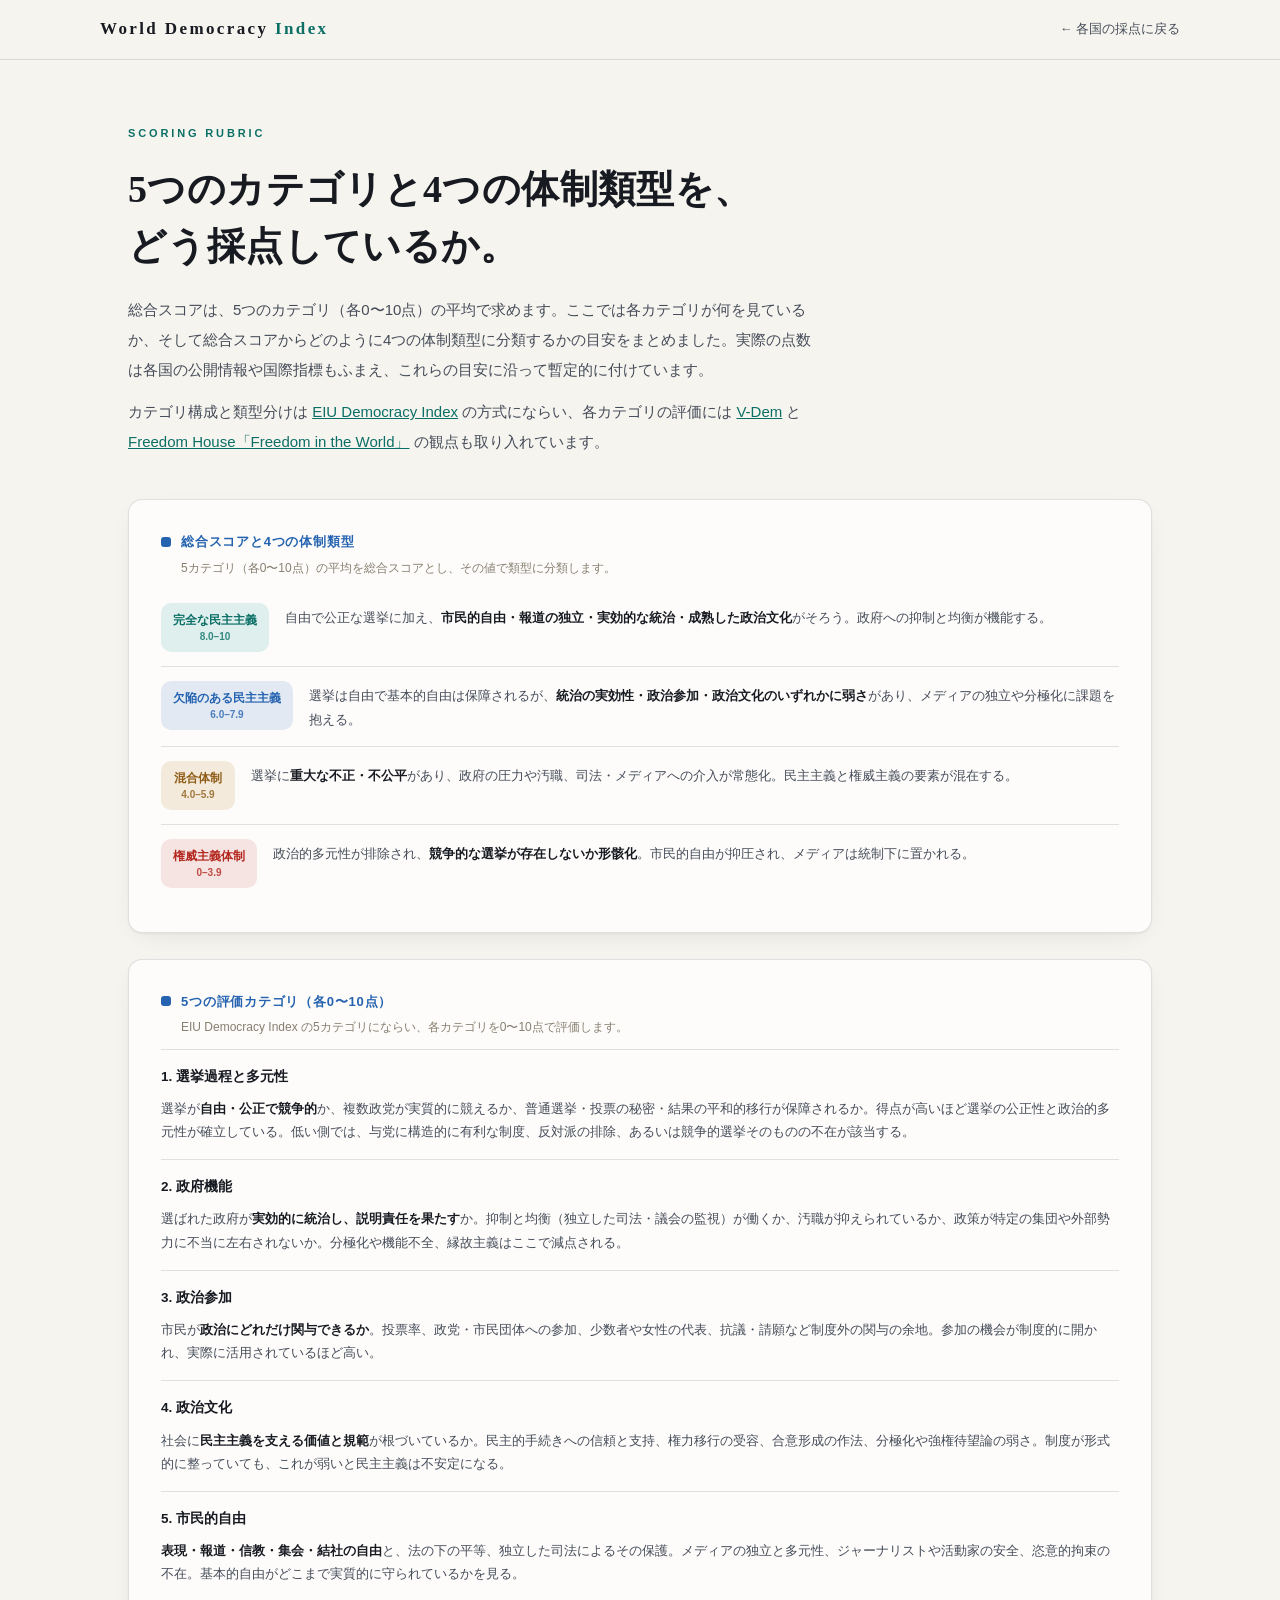
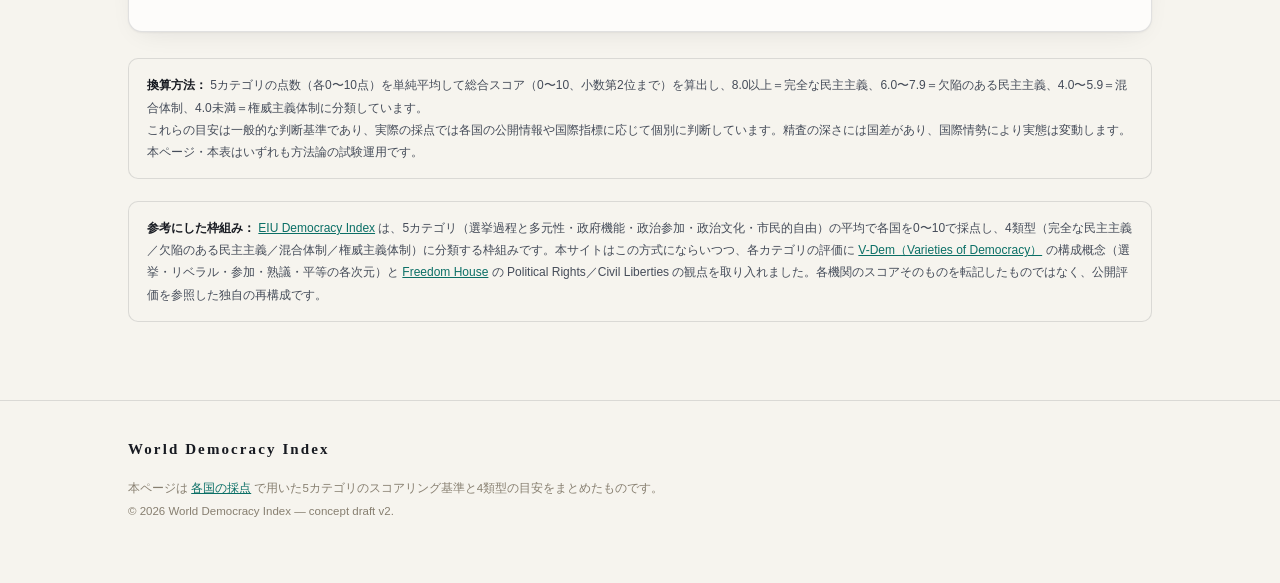
==== criteria.html @ 9db051ca "v1" ====
<!DOCTYPE html>
<html lang="ja">
<head>
<meta charset="UTF-8">
<meta name="viewport" content="width=device-width, initial-scale=1.0">
<title>採点基準 ─ World Democracy Index</title>
<link rel="stylesheet" href="style.css">
</head>
<body>

<header>
  <div class="wrap head-inner">
    <a class="brand" href="index.html">World Democracy <em>Index</em></a>
    <nav class="nav"><a href="index.html">← 各国の採点に戻る</a></nav>
  </div>
</header>

<div class="intro">
  <div class="wrap">
    <div class="eyebrow">Scoring Rubric</div>
    <h1>5つのカテゴリと4つの体制類型を、<br>どう採点しているか。</h1>
    <p class="lede sans">総合スコアは、5つのカテゴリ（各0〜10点）の平均で求めます。ここでは各カテゴリが何を見ているか、そして総合スコアからどのように4つの体制類型に分類するかの目安をまとめました。実際の点数は各国の公開情報や国際指標もふまえ、これらの目安に沿って暫定的に付けています。</p>
    <p class="lede sans" style="margin-top:12px">カテゴリ構成と類型分けは <a href="https://www.eiu.com/n/campaigns/democracy-index-2024/" target="_blank" rel="noopener">EIU Democracy Index</a> の方式にならい、各カテゴリの評価には <a href="https://v-dem.net/" target="_blank" rel="noopener">V-Dem</a> と <a href="https://freedomhouse.org/report/freedom-world" target="_blank" rel="noopener">Freedom House「Freedom in the World」</a> の観点も取り入れています。</p>
  </div>
</div>

<section class="viz">
  <div class="wrap">

    <div class="rubric-card">
      <div class="axis-h q">総合スコアと4つの体制類型</div>
      <div class="axis-conv sans">5カテゴリ（各0〜10点）の平均を総合スコアとし、その値で類型に分類します。</div>
      <div class="regime-card">
        <div class="regime-chip r-full">完全な民主主義<small>8.0–10</small></div>
        <div class="regime-desc sans">自由で公正な選挙に加え、<b>市民的自由・報道の独立・実効的な統治・成熟した政治文化</b>がそろう。政府への抑制と均衡が機能する。</div>
      </div>
      <div class="regime-card">
        <div class="regime-chip r-flawed">欠陥のある民主主義<small>6.0–7.9</small></div>
        <div class="regime-desc sans">選挙は自由で基本的自由は保障されるが、<b>統治の実効性・政治参加・政治文化のいずれかに弱さ</b>があり、メディアの独立や分極化に課題を抱える。</div>
      </div>
      <div class="regime-card">
        <div class="regime-chip r-hybrid">混合体制<small>4.0–5.9</small></div>
        <div class="regime-desc sans">選挙に<b>重大な不正・不公平</b>があり、政府の圧力や汚職、司法・メディアへの介入が常態化。民主主義と権威主義の要素が混在する。</div>
      </div>
      <div class="regime-card">
        <div class="regime-chip r-auth">権威主義体制<small>0–3.9</small></div>
        <div class="regime-desc sans">政治的多元性が排除され、<b>競争的な選挙が存在しないか形骸化</b>。市民的自由が抑圧され、メディアは統制下に置かれる。</div>
      </div>
    </div>

    <div class="rubric-card">
      <div class="axis-h q">5つの評価カテゴリ（各0〜10点）</div>
      <div class="axis-conv sans">EIU Democracy Index の5カテゴリにならい、各カテゴリを0〜10点で評価します。</div>

      <div class="crit">
        <div class="crit-name sans">1. 選挙過程と多元性</div>
        <div class="atext sans" style="margin-top:6px">選挙が<b>自由・公正で競争的</b>か、複数政党が実質的に競えるか、普通選挙・投票の秘密・結果の平和的移行が保障されるか。得点が高いほど選挙の公正性と政治的多元性が確立している。低い側では、与党に構造的に有利な制度、反対派の排除、あるいは競争的選挙そのものの不在が該当する。</div>
      </div>
      <div class="crit">
        <div class="crit-name sans">2. 政府機能</div>
        <div class="atext sans" style="margin-top:6px">選ばれた政府が<b>実効的に統治し、説明責任を果たす</b>か。抑制と均衡（独立した司法・議会の監視）が働くか、汚職が抑えられているか、政策が特定の集団や外部勢力に不当に左右されないか。分極化や機能不全、縁故主義はここで減点される。</div>
      </div>
      <div class="crit">
        <div class="crit-name sans">3. 政治参加</div>
        <div class="atext sans" style="margin-top:6px">市民が<b>政治にどれだけ関与できるか</b>。投票率、政党・市民団体への参加、少数者や女性の代表、抗議・請願など制度外の関与の余地。参加の機会が制度的に開かれ、実際に活用されているほど高い。</div>
      </div>
      <div class="crit">
        <div class="crit-name sans">4. 政治文化</div>
        <div class="atext sans" style="margin-top:6px">社会に<b>民主主義を支える価値と規範</b>が根づいているか。民主的手続きへの信頼と支持、権力移行の受容、合意形成の作法、分極化や強権待望論の弱さ。制度が形式的に整っていても、これが弱いと民主主義は不安定になる。</div>
      </div>
      <div class="crit">
        <div class="crit-name sans">5. 市民的自由</div>
        <div class="atext sans" style="margin-top:6px"><b>表現・報道・信教・集会・結社の自由</b>と、法の下の平等、独立した司法によるその保護。メディアの独立と多元性、ジャーナリストや活動家の安全、恣意的拘束の不在。基本的自由がどこまで実質的に守られているかを見る。</div>
      </div>
    </div>

    <div class="note sans">
      <b>換算方法：</b> 5カテゴリの点数（各0〜10点）を単純平均して総合スコア（0〜10、小数第2位まで）を算出し、8.0以上＝完全な民主主義、6.0〜7.9＝欠陥のある民主主義、4.0〜5.9＝混合体制、4.0未満＝権威主義体制に分類しています。<br>
      これらの目安は一般的な判断基準であり、実際の採点では各国の公開情報や国際指標に応じて個別に判断しています。精査の深さには国差があり、国際情勢により実態は変動します。本ページ・本表はいずれも方法論の試験運用です。
    </div>

    <div class="note sans">
      <b>参考にした枠組み：</b> <a href="https://www.eiu.com/n/campaigns/democracy-index-2024/" target="_blank" rel="noopener">EIU Democracy Index</a> は、5カテゴリ（選挙過程と多元性・政府機能・政治参加・政治文化・市民的自由）の平均で各国を0〜10で採点し、4類型（完全な民主主義／欠陥のある民主主義／混合体制／権威主義体制）に分類する枠組みです。本サイトはこの方式にならいつつ、各カテゴリの評価に <a href="https://v-dem.net/" target="_blank" rel="noopener">V-Dem（Varieties of Democracy）</a> の構成概念（選挙・リベラル・参加・熟議・平等の各次元）と <a href="https://freedomhouse.org/report/freedom-world" target="_blank" rel="noopener">Freedom House</a> の Political Rights／Civil Liberties の観点を取り入れました。各機関のスコアそのものを転記したものではなく、公開評価を参照した独自の再構成です。
    </div>

  </div>
</section>

<footer>
  <div class="wrap">
    <a class="f-brand" href="index.html">World Democracy Index</a>
    <p class="fnote sans">
      本ページは <a href="index.html">各国の採点</a> で用いた5カテゴリのスコアリング基準と4類型の目安をまとめたものです。<br>
      © 2026 World Democracy Index — concept draft v2.
    </p>
  </div>
</footer>

</body>
</html>
---- style.css ----
/* ============================================================
   Effective Altruism and Moral Ambitions — site stylesheet
   Editorial paper aesthetic × instrument-grade data display.
   Palette validated (CVD / contrast / chroma) for both modes.
   ============================================================ */

:root{
  --bg:#f6f4ee;            /* page paper */
  --surface:#fdfcfa;       /* cards, plot */
  --ink:#171a21;
  --ink-2:#454c59;
  --muted:#877f70;
  --line:rgba(23,26,33,.12);
  --line-strong:#171a21;
  --grid:#ebe7db;
  --accent:#0d9488;        /* marks (dots) */
  --accent-text:#0b6f66;   /* small text / links */
  --quant:#2563b0;         /* 定量 marks + text */
  --quant-text:#2563b0;
  --quant-soft:rgba(37,99,176,.10);
  --qual:#a8470e;          /* 定性 marks + text */
  --qual-text:#a8470e;
  --qual-soft:rgba(168,71,14,.10);
  /* four regime types (EIU-style) */
  --full:#0d9488;    --full-text:#0b6f66;   --full-soft:rgba(13,148,136,.12);
  --flawed:#2563b0;  --flawed-text:#2563b0; --flawed-soft:rgba(37,99,176,.12);
  --hybrid:#b7791f;  --hybrid-text:#8f5c17; --hybrid-soft:rgba(183,121,31,.14);
  --auth:#b3261e;    --auth-text:#b3261e;   --auth-soft:rgba(179,38,30,.11);
  --track:#e9e5d9;
  --shadow:0 1px 2px rgba(23,26,33,.05),0 8px 28px -12px rgba(23,26,33,.12);
  --serif:"Hiragino Mincho ProN","Yu Mincho","Noto Serif JP",serif;
  --sans:"Hiragino Sans","Yu Gothic","Noto Sans JP",-apple-system,"Segoe UI",sans-serif;
}
@media(prefers-color-scheme:dark){
  :root{
    --bg:#0f1116;
    --surface:#161920;
    --ink:#e9e7e0;
    --ink-2:#a9afba;
    --muted:#7d8089;
    --line:rgba(233,231,224,.13);
    --line-strong:#e9e7e0;
    --grid:#242933;
    --accent:#26a695;
    --accent-text:#4cc0ae;
    --quant:#3987e5;
    --quant-text:#74a9ea;
    --quant-soft:rgba(57,135,229,.16);
    --qual:#d95926;
    --qual-text:#e5854f;
    --qual-soft:rgba(217,89,38,.16);
    --full:#26a695;    --full-text:#4cc0ae;   --full-soft:rgba(38,166,149,.18);
    --flawed:#3987e5;  --flawed-text:#74a9ea; --flawed-soft:rgba(57,135,229,.18);
    --hybrid:#d6a044;  --hybrid-text:#e0b45f; --hybrid-soft:rgba(214,160,68,.18);
    --auth:#e5645a;    --auth-text:#f08a82;   --auth-soft:rgba(229,100,90,.18);
    --track:#262b35;
    --shadow:0 1px 2px rgba(0,0,0,.4),0 10px 32px -12px rgba(0,0,0,.5);
  }
}

*{box-sizing:border-box;margin:0;padding:0}
html{scroll-behavior:smooth}
body{
  font-family:var(--serif);
  background:var(--bg);color:var(--ink);
  line-height:1.8;-webkit-font-smoothing:antialiased;
  font-feature-settings:"palt";
}
.sans{font-family:var(--sans)}
.wrap{max-width:1080px;margin:0 auto;padding:0 28px}
a{color:var(--accent-text)}
::selection{background:var(--accent);color:#fff}
@media(prefers-reduced-motion:reduce){*,*::before,*::after{transition:none!important;animation:none!important}}

/* ── header ──────────────────────────────────────────────── */
header{
  position:sticky;top:0;z-index:40;
  border-bottom:1px solid var(--line);
  background:color-mix(in srgb,var(--bg) 86%,transparent);
  -webkit-backdrop-filter:blur(10px);backdrop-filter:blur(10px);
}
.head-inner{display:flex;align-items:center;justify-content:space-between;gap:16px;padding:14px 0}
.brand{
  font-family:var(--serif);font-size:17px;letter-spacing:.14em;font-weight:600;
  color:var(--ink);text-decoration:none;white-space:nowrap;
}
.brand em{font-style:normal;color:var(--accent-text)}
.nav{font-family:var(--sans);font-size:12.5px}
.nav a{
  color:var(--ink-2);text-decoration:none;padding:7px 0;
  border-bottom:1.5px solid transparent;transition:color .15s,border-color .15s;
}
.nav a:hover{color:var(--ink);border-bottom-color:var(--accent)}

/* ── hero ────────────────────────────────────────────────── */
.intro{padding:64px 0 36px}
.intro .eyebrow{
  font-family:var(--sans);font-size:11px;letter-spacing:.26em;font-weight:700;
  color:var(--accent-text);margin-bottom:18px;text-transform:uppercase;
}
.intro h1{
  font-size:clamp(25px,3.4vw,38px);font-weight:600;line-height:1.5;
  letter-spacing:.01em;max-width:26em;text-wrap:balance;
}
.intro p.lede{
  margin-top:20px;max-width:46em;font-size:15px;line-height:2;
  color:var(--ink-2);font-family:var(--sans);
}
.intro .more{margin-top:22px;font-family:var(--sans);font-size:13.5px}
.intro .more a{
  display:inline-flex;align-items:center;gap:8px;
  color:var(--accent-text);font-weight:600;text-decoration:none;
  padding:9px 16px;border:1px solid var(--line);border-radius:999px;
  background:var(--surface);transition:border-color .15s,transform .15s;
}
.intro .more a:hover{border-color:var(--accent);transform:translateY(-1px)}

/* ── plot ────────────────────────────────────────────────── */
.viz{padding:6px 0 48px}
.plot-card{
  background:var(--surface);border:1px solid var(--line);border-radius:14px;
  box-shadow:var(--shadow);padding:30px 30px 20px;
}
.plot-frame{position:relative;margin-left:46px;margin-right:8px}
.plot{
  position:relative;width:100%;height:460px;
  background:
    linear-gradient(var(--grid) 1px,transparent 1px) 0 0/100% 20%,
    linear-gradient(90deg,var(--grid) 1px,transparent 1px) 0 0/20% 100%;
  border-left:1.5px solid var(--line-strong);
  border-bottom:1.5px solid var(--line-strong);
}
.ylabel{
  position:absolute;left:-40px;top:50%;
  transform:translate(-50%,-50%) rotate(-90deg);
  font-family:var(--sans);font-size:11px;letter-spacing:.12em;font-weight:700;
  color:var(--qual-text);white-space:nowrap;pointer-events:none;
}
.xlabel{
  text-align:center;font-family:var(--sans);font-size:11px;letter-spacing:.12em;
  font-weight:700;color:var(--quant-text);margin-top:26px;
}
.tick{
  position:absolute;font-family:var(--sans);font-size:10.5px;color:var(--muted);
  font-variant-numeric:tabular-nums;pointer-events:none;
}
.tick.y{left:-24px;transform:translateY(50%)}
.tick.x{bottom:-22px;transform:translateX(-50%)}
.qn{
  position:absolute;font-family:var(--sans);font-size:10.5px;line-height:1.6;
  color:var(--muted);opacity:.75;letter-spacing:.05em;pointer-events:none;
}
.qn.tr{top:10px;right:12px;text-align:right}
.qn.tl{top:10px;left:12px}
.qn.br{bottom:8px;right:12px;text-align:right}
.qn.bl{bottom:8px;left:12px}

.dot{
  position:absolute;transform:translate(-50%,50%);cursor:pointer;z-index:3;
  outline:none;
}
.dot .pt{
  width:12px;height:12px;border-radius:50%;
  background:var(--accent);border:2px solid var(--surface);
  box-shadow:0 0 0 1.5px var(--accent);
  transition:transform .15s ease;
}
.dot:hover .pt,.dot:focus-visible .pt{transform:scale(1.4)}
.dot.active .pt{
  transform:scale(1.4);
  box-shadow:0 0 0 1.5px var(--accent),0 0 0 7px color-mix(in srgb,var(--accent) 18%,transparent);
}
.dot:focus-visible{border-radius:50%;box-shadow:0 0 0 3px color-mix(in srgb,var(--accent) 45%,transparent)}
.dot .tag{
  position:absolute;
  white-space:nowrap;font-family:var(--sans);font-size:11px;font-weight:500;
  color:var(--ink);
  background:var(--surface);
  border:1px solid var(--line);
  padding:1px 5px;border-radius:4px;pointer-events:none;
  transition:opacity .12s ease;
}
.dot .tag.r{left:17px;top:50%;transform:translateY(-50%)}
.dot .tag.l{right:17px;top:50%;transform:translateY(-50%)}
.dot .tag.t{bottom:15px;left:50%;transform:translateX(-50%)}
.dot .tag.b{top:15px;left:50%;transform:translateX(-50%)}
/* labels hidden by the de-clutter pass; revealed when the dot is engaged */
.dot .tag.hidden{opacity:0}
.dot:hover,.dot:focus-visible,.dot.active{z-index:7}
.dot:hover .tag,.dot:focus-visible .tag,.dot.active .tag{
  opacity:1;background:var(--surface);
  box-shadow:0 1px 5px rgba(0,0,0,.28);font-weight:600;
}

.tip{
  position:absolute;z-index:10;display:none;pointer-events:none;
  background:var(--surface);border:1px solid var(--line);border-radius:10px;
  box-shadow:var(--shadow);padding:10px 13px;min-width:150px;
  font-family:var(--sans);
}
.tip.show{display:block}
.tip .t-name{font-size:12.5px;font-weight:700;line-height:1.5}
.tip .t-kind{font-size:10.5px;color:var(--muted);margin-top:1px}
.tip .t-scores{display:flex;gap:14px;margin-top:7px;font-size:11px;color:var(--ink-2)}
.tip .t-scores b{font-size:14px;font-variant-numeric:tabular-nums}
.tip .t-scores .q b{color:var(--quant-text)}
.tip .t-scores .l b{color:var(--qual-text)}

/* ── ranked list (replaces tabs) ─────────────────────────── */
.ranklist-h{
  margin-top:34px;margin-bottom:10px;
  font-size:11px;letter-spacing:.14em;font-weight:700;text-transform:uppercase;
  color:var(--muted);
}
.ranklist{display:flex;flex-direction:column;border-top:1px solid var(--line)}
.rank-item-wrap{border-bottom:1px solid var(--line)}
/* brief highlight when a plot dot scrolls to its row */
.rank-item-wrap.flash{animation:rowflash 1.3s ease}
@keyframes rowflash{0%,100%{background:transparent}22%{background:color-mix(in srgb,var(--accent) 16%,transparent)}}
.rank-item{
  display:flex;align-items:center;gap:14px;width:100%;text-align:left;cursor:pointer;
  background:transparent;border:none;padding:14px 8px;font-family:var(--sans);
  transition:background .15s;
}
.rank-item:hover{background:var(--bg)}
.rank-item-wrap.open>.rank-item{background:var(--surface)}
.rank-no{
  font-size:12px;font-weight:700;color:var(--muted);min-width:22px;
  font-variant-numeric:tabular-nums;
}
.rank-item-wrap.open .rank-no{color:var(--accent-text)}
.rank-main{flex:1;display:flex;flex-direction:column;gap:1px;min-width:0}
.rank-name{font-size:13.5px;font-weight:700;color:var(--ink)}
.rank-kind{font-size:10.5px;color:var(--muted);white-space:nowrap;overflow:hidden;text-overflow:ellipsis}
.rank-sc{
  display:flex;gap:13px;font-size:11.5px;white-space:nowrap;
  font-variant-numeric:tabular-nums;
}
.rank-sc .q{color:var(--quant-text)}
.rank-sc .l{color:var(--qual-text)}
.rank-sc .tt{color:var(--ink);font-weight:700}
.rank-caret{
  flex:none;width:8px;height:8px;margin-left:2px;
  border-right:2px solid var(--muted);border-bottom:2px solid var(--muted);
  transform:rotate(45deg);transition:transform .22s ease;
}
.rank-item-wrap.open .rank-caret{transform:rotate(-135deg);border-color:var(--accent-text)}
/* collapsible detail: animate grid rows 0fr → 1fr for auto-height expansion */
.rank-detail{display:grid;grid-template-rows:0fr;transition:grid-template-rows .28s ease}
.rank-item-wrap.open .rank-detail{grid-template-rows:1fr}
.rank-detail-inner{overflow:hidden;min-height:0;padding:0 8px}
.rank-item-wrap.open .rank-detail-inner{padding-bottom:26px}
.rank-detail-inner .axisblock:first-child{margin-top:14px}

/* ── detail board ────────────────────────────────────────── */
.board{padding:30px 4px 8px}
.org-head{
  display:flex;align-items:flex-end;justify-content:space-between;
  flex-wrap:wrap;gap:18px;padding-bottom:20px;border-bottom:1px solid var(--line);
}
.org-head h2{font-family:var(--serif);font-size:23px;font-weight:600;line-height:1.4}
.org-head .kind{
  font-family:var(--sans);font-size:12px;color:var(--accent-text);
  font-weight:600;margin-top:6px;letter-spacing:.04em;
}
.tot{display:flex;gap:12px}
.tile{
  font-family:var(--sans);text-align:center;min-width:96px;
  background:var(--bg);border:1px solid var(--line);border-radius:12px;
  padding:10px 16px 12px;
}
.tile .lb{font-size:10.5px;letter-spacing:.18em;color:var(--muted);font-weight:700}
.tile .vl{
  font-size:30px;font-weight:700;line-height:1.15;margin-top:2px;
  font-variant-numeric:tabular-nums;
}
.tile .vl small{font-size:12px;font-weight:500;color:var(--muted);margin-left:2px}
.tile.q .vl{color:var(--quant-text)}
.tile.l .vl{color:var(--qual-text)}

.axisblock{margin-top:30px}
.axis-h{
  display:flex;align-items:baseline;gap:10px;
  font-family:var(--sans);font-size:13px;letter-spacing:.06em;font-weight:700;
}
.axis-h::before{content:"";width:10px;height:10px;border-radius:3px;flex:none;align-self:center}
.axis-h.q{color:var(--quant-text)}.axis-h.q::before{background:var(--quant)}
.axis-h.l{color:var(--qual-text)}.axis-h.l::before{background:var(--qual)}
.axis-conv{font-family:var(--sans);font-size:12px;color:var(--muted);margin:4px 0 10px 20px}
.axis-conv b{font-variant-numeric:tabular-nums}
.axis-conv.q b{color:var(--quant-text)}
.axis-conv.l b{color:var(--qual-text)}

.crit{padding:15px 0;border-top:1px solid var(--line)}
.crit-top{display:flex;align-items:center;justify-content:space-between;gap:14px}
.crit-name{font-family:var(--sans);font-size:13.5px;font-weight:700}
.scorebox{display:flex;align-items:center;gap:11px;flex-shrink:0}
.pips{display:flex;gap:2px}
.pip{width:26px;height:8px;background:var(--track)}
.pip:first-child{border-radius:4px 0 0 4px}
.pip:last-child{border-radius:0 4px 4px 0}
.pip.on.q{background:var(--quant)}
.pip.on.l{background:var(--qual)}
.pipnum{
  font-family:var(--sans);font-size:12.5px;font-weight:700;width:34px;
  text-align:right;font-variant-numeric:tabular-nums;color:var(--ink-2);
}
.rationale{
  font-family:var(--sans);font-size:12.5px;color:var(--ink-2);line-height:1.9;
  margin-top:9px;max-width:56em;
}
.rationale b{color:var(--ink)}

/* ── rubric page (criteria.html) ─────────────────────────── */
.rubric-card{
  background:var(--surface);border:1px solid var(--line);border-radius:14px;
  box-shadow:var(--shadow);padding:30px 32px;margin-bottom:26px;
}
.rubric-card .axis-conv{margin-left:20px}
.axis-ref{
  font-family:var(--sans);font-size:11.5px;color:var(--muted);line-height:1.8;
  max-width:54em;margin:2px 0 6px 20px;
}
.axis-ref a{color:var(--accent-text)}
.anchor-list{margin-top:8px;max-width:58em}
.anchor{display:flex;gap:14px;padding:8px 0;align-items:flex-start}
.anchor+.anchor{border-top:1px solid var(--line)}
.anum{
  flex:0 0 auto;width:24px;height:24px;border-radius:7px;margin-top:4px;
  display:flex;align-items:center;justify-content:center;
  font-family:var(--sans);font-size:12px;font-weight:700;
  font-variant-numeric:tabular-nums;
  background:var(--track);color:var(--ink-2);
}
.anum.q{background:var(--quant-soft);color:var(--quant-text)}
.anum.l{background:var(--qual-soft);color:var(--qual-text)}
.atext{font-family:var(--sans);font-size:12.5px;color:var(--ink-2);line-height:1.85;padding-top:3px}
.atext b{color:var(--ink)}

.note{
  margin-top:22px;background:var(--bg);border:1px solid var(--line);
  border-radius:10px;padding:15px 18px;
  font-family:var(--sans);font-size:12px;color:var(--ink-2);line-height:1.85;
}
.note b{color:var(--ink)}
.note a{color:var(--accent-text)}

/* ── footer ──────────────────────────────────────────────── */
footer{border-top:1px solid var(--line);padding:34px 0 60px;margin-top:30px}
.f-brand{
  font-family:var(--serif);font-size:15px;letter-spacing:.14em;font-weight:600;
  color:var(--ink);text-decoration:none;display:inline-block;margin-bottom:14px;
}
.fnote{font-family:var(--sans);font-size:11.5px;color:var(--muted);line-height:2;max-width:56em}
.fnote a{color:var(--accent-text)}

/* ── responsive ──────────────────────────────────────────── */
@media(max-width:720px){
  .wrap{padding:0 18px}
  .intro{padding:44px 0 26px}
  .plot-card{padding:22px 18px 16px;border-radius:12px}
  .plot-frame{margin-left:34px}
  .plot{height:380px}
  .dot .tag{font-size:10px}
  .qn{display:none}
  .crit-top{flex-direction:column;align-items:flex-start;gap:8px}
  .pip{width:20px}
  .org-head{align-items:flex-start}
  .tot{width:100%}
  .tile{flex:1}
  .rubric-card{padding:22px 18px}
  .rank-item{gap:10px;padding:9px 10px}
  .rank-sc{flex-direction:column;gap:1px;text-align:right;font-size:11px}
  .spectrum{height:auto;min-height:200px}
  .band .band-lb{font-size:9px}
  .rank-badge{display:none}
  .cat-row{grid-template-columns:1fr;gap:4px}
  .cat-meterwrap{width:100%}
}

/* ============================================================
   Democracy index — single-score spectrum + category meters
   ============================================================ */

/* ── regime legend ───────────────────────────────────────── */
.legend{display:flex;flex-wrap:wrap;gap:8px 16px;margin-bottom:22px}
.legend .lg{display:flex;align-items:center;gap:7px;font-family:var(--sans);font-size:11.5px;color:var(--ink-2)}
.legend .sw{width:11px;height:11px;border-radius:3px;flex:none}
.lg.r-full .sw{background:var(--full)} .lg.r-flawed .sw{background:var(--flawed)}
.lg.r-hybrid .sw{background:var(--hybrid)} .lg.r-auth .sw{background:var(--auth)}
.legend .rng{color:var(--muted);font-variant-numeric:tabular-nums}

/* ── 1-D spectrum (beeswarm) ─────────────────────────────── */
.spectrum-frame{position:relative;margin:6px 4px 0}
.spectrum{
  position:relative;width:100%;height:230px;
  border-bottom:1.5px solid var(--line-strong);overflow:visible;
}
.band{position:absolute;top:0;bottom:0;border-right:1px dashed var(--line)}
.band:last-child{border-right:none}
.band.r-full{background:var(--full-soft)} .band.r-flawed{background:var(--flawed-soft)}
.band.r-hybrid{background:var(--hybrid-soft)} .band.r-auth{background:var(--auth-soft)}
.band-lb{
  position:absolute;top:8px;left:50%;transform:translateX(-50%);
  font-family:var(--sans);font-size:10px;font-weight:700;letter-spacing:.04em;
  white-space:nowrap;text-align:center;pointer-events:none;line-height:1.5;
}
.band.r-full .band-lb{color:var(--full-text)} .band.r-flawed .band-lb{color:var(--flawed-text)}
.band.r-hybrid .band-lb{color:var(--hybrid-text)} .band.r-auth .band-lb{color:var(--auth-text)}
.band-lb small{display:block;font-weight:600;font-size:9px;color:var(--muted);letter-spacing:0}
.stick{position:absolute;bottom:-22px;font-family:var(--sans);font-size:10.5px;color:var(--muted);font-variant-numeric:tabular-nums;transform:translateX(-50%);pointer-events:none}

.sdot{position:absolute;transform:translate(-50%,50%);cursor:pointer;z-index:3;outline:none}
.sdot .pt{
  width:12px;height:12px;border-radius:50%;border:2px solid var(--surface);
  transition:transform .15s ease;
}
.sdot.r-full .pt{background:var(--full);box-shadow:0 0 0 1.5px var(--full)}
.sdot.r-flawed .pt{background:var(--flawed);box-shadow:0 0 0 1.5px var(--flawed)}
.sdot.r-hybrid .pt{background:var(--hybrid);box-shadow:0 0 0 1.5px var(--hybrid)}
.sdot.r-auth .pt{background:var(--auth);box-shadow:0 0 0 1.5px var(--auth)}
.sdot:hover .pt,.sdot:focus-visible .pt,.sdot.active .pt{transform:scale(1.45)}
.sdot:focus-visible{border-radius:50%;box-shadow:0 0 0 3px color-mix(in srgb,var(--ink) 30%,transparent)}
.sdot .tag{
  position:absolute;left:50%;bottom:15px;transform:translateX(-50%);
  white-space:nowrap;font-family:var(--sans);font-size:10.5px;font-weight:500;color:var(--ink);
  background:var(--surface);border:1px solid var(--line);padding:1px 5px;border-radius:4px;
  pointer-events:none;transition:opacity .12s ease;
}
.sdot .tag.hidden{opacity:0}
.sdot:hover,.sdot:focus-visible,.sdot.active{z-index:7}
.sdot:hover .tag,.sdot:focus-visible .tag,.sdot.active .tag{opacity:1;font-weight:600;box-shadow:0 1px 5px rgba(0,0,0,.28)}

/* ── ranked list additions ───────────────────────────────── */
.rank-badge{
  font-family:var(--sans);font-size:10px;font-weight:700;letter-spacing:.02em;
  padding:2px 9px;border-radius:999px;white-space:nowrap;flex:none;
}
.rank-badge.r-full{color:var(--full-text);background:var(--full-soft)}
.rank-badge.r-flawed{color:var(--flawed-text);background:var(--flawed-soft)}
.rank-badge.r-hybrid{color:var(--hybrid-text);background:var(--hybrid-soft)}
.rank-badge.r-auth{color:var(--auth-text);background:var(--auth-soft)}
.rank-score{font-family:var(--sans);font-size:16px;font-weight:700;font-variant-numeric:tabular-nums;color:var(--ink);min-width:44px;text-align:right}
.rank-score small{font-size:10.5px;font-weight:500;color:var(--muted)}

/* overall detail header inside the accordion */
.detail-lead{
  display:flex;align-items:baseline;gap:12px;flex-wrap:wrap;
  margin:16px 0 4px;padding-bottom:14px;border-bottom:1px solid var(--line);
}
.detail-lead .big{font-family:var(--sans);font-size:34px;font-weight:700;line-height:1;font-variant-numeric:tabular-nums}
.detail-lead .big small{font-size:13px;font-weight:500;color:var(--muted)}
.detail-lead.r-full .big{color:var(--full-text)} .detail-lead.r-flawed .big{color:var(--flawed-text)}
.detail-lead.r-hybrid .big{color:var(--hybrid-text)} .detail-lead.r-auth .big{color:var(--auth-text)}
.detail-lead .regime{font-family:var(--sans);font-size:12.5px;font-weight:700}
.detail-lead .note{font-family:var(--sans);font-size:11.5px;color:var(--muted);margin-left:auto}

/* ── category meters ─────────────────────────────────────── */
.cat-row{padding:14px 0;border-top:1px solid var(--line)}
.cat-top{display:flex;align-items:center;gap:14px}
.cat-name{font-family:var(--sans);font-size:13px;font-weight:700;flex:1;min-width:0}
.cat-meterwrap{display:flex;align-items:center;gap:10px;width:230px;flex:none}
.meter{position:relative;height:8px;border-radius:5px;background:var(--track);flex:1;overflow:hidden}
.meter-fill{position:absolute;left:0;top:0;bottom:0;border-radius:5px}
.meter-fill.r-full{background:var(--full)} .meter-fill.r-flawed{background:var(--flawed)}
.meter-fill.r-hybrid{background:var(--hybrid)} .meter-fill.r-auth{background:var(--auth)}
.cat-num{font-family:var(--sans);font-size:12.5px;font-weight:700;width:42px;text-align:right;font-variant-numeric:tabular-nums;color:var(--ink-2)}
.cat-rationale{font-family:var(--sans);font-size:12.5px;color:var(--ink-2);line-height:1.9;margin-top:8px;max-width:56em}
.cat-rationale b{color:var(--ink)}

/* tooltip regime color for score number */
.tip .t-score{display:flex;align-items:baseline;gap:8px;margin-top:7px}
.tip .t-score b{font-size:19px;font-variant-numeric:tabular-nums}
.tip .t-score .rg{font-size:11px;font-weight:700}
.tip.r-full .t-score b,.tip.r-full .rg{color:var(--full-text)}
.tip.r-flawed .t-score b,.tip.r-flawed .rg{color:var(--flawed-text)}
.tip.r-hybrid .t-score b,.tip.r-hybrid .rg{color:var(--hybrid-text)}
.tip.r-auth .t-score b,.tip.r-auth .rg{color:var(--auth-text)}

/* rubric page: regime band cards + category anchors reuse */
.regime-card{display:flex;gap:16px;align-items:flex-start;padding:14px 0}
.regime-card+.regime-card{border-top:1px solid var(--line)}
.regime-chip{
  flex:0 0 auto;min-width:74px;text-align:center;padding:8px 12px;border-radius:10px;
  font-family:var(--sans);font-size:12px;font-weight:700;font-variant-numeric:tabular-nums;line-height:1.5;
}
.regime-chip small{display:block;font-size:10px;font-weight:600;opacity:.8}
.regime-chip.r-full{color:var(--full-text);background:var(--full-soft)}
.regime-chip.r-flawed{color:var(--flawed-text);background:var(--flawed-soft)}
.regime-chip.r-hybrid{color:var(--hybrid-text);background:var(--hybrid-soft)}
.regime-chip.r-auth{color:var(--auth-text);background:var(--auth-soft)}
.regime-desc{font-family:var(--sans);font-size:12.5px;color:var(--ink-2);line-height:1.85;padding-top:4px}
.regime-desc b{color:var(--ink)}
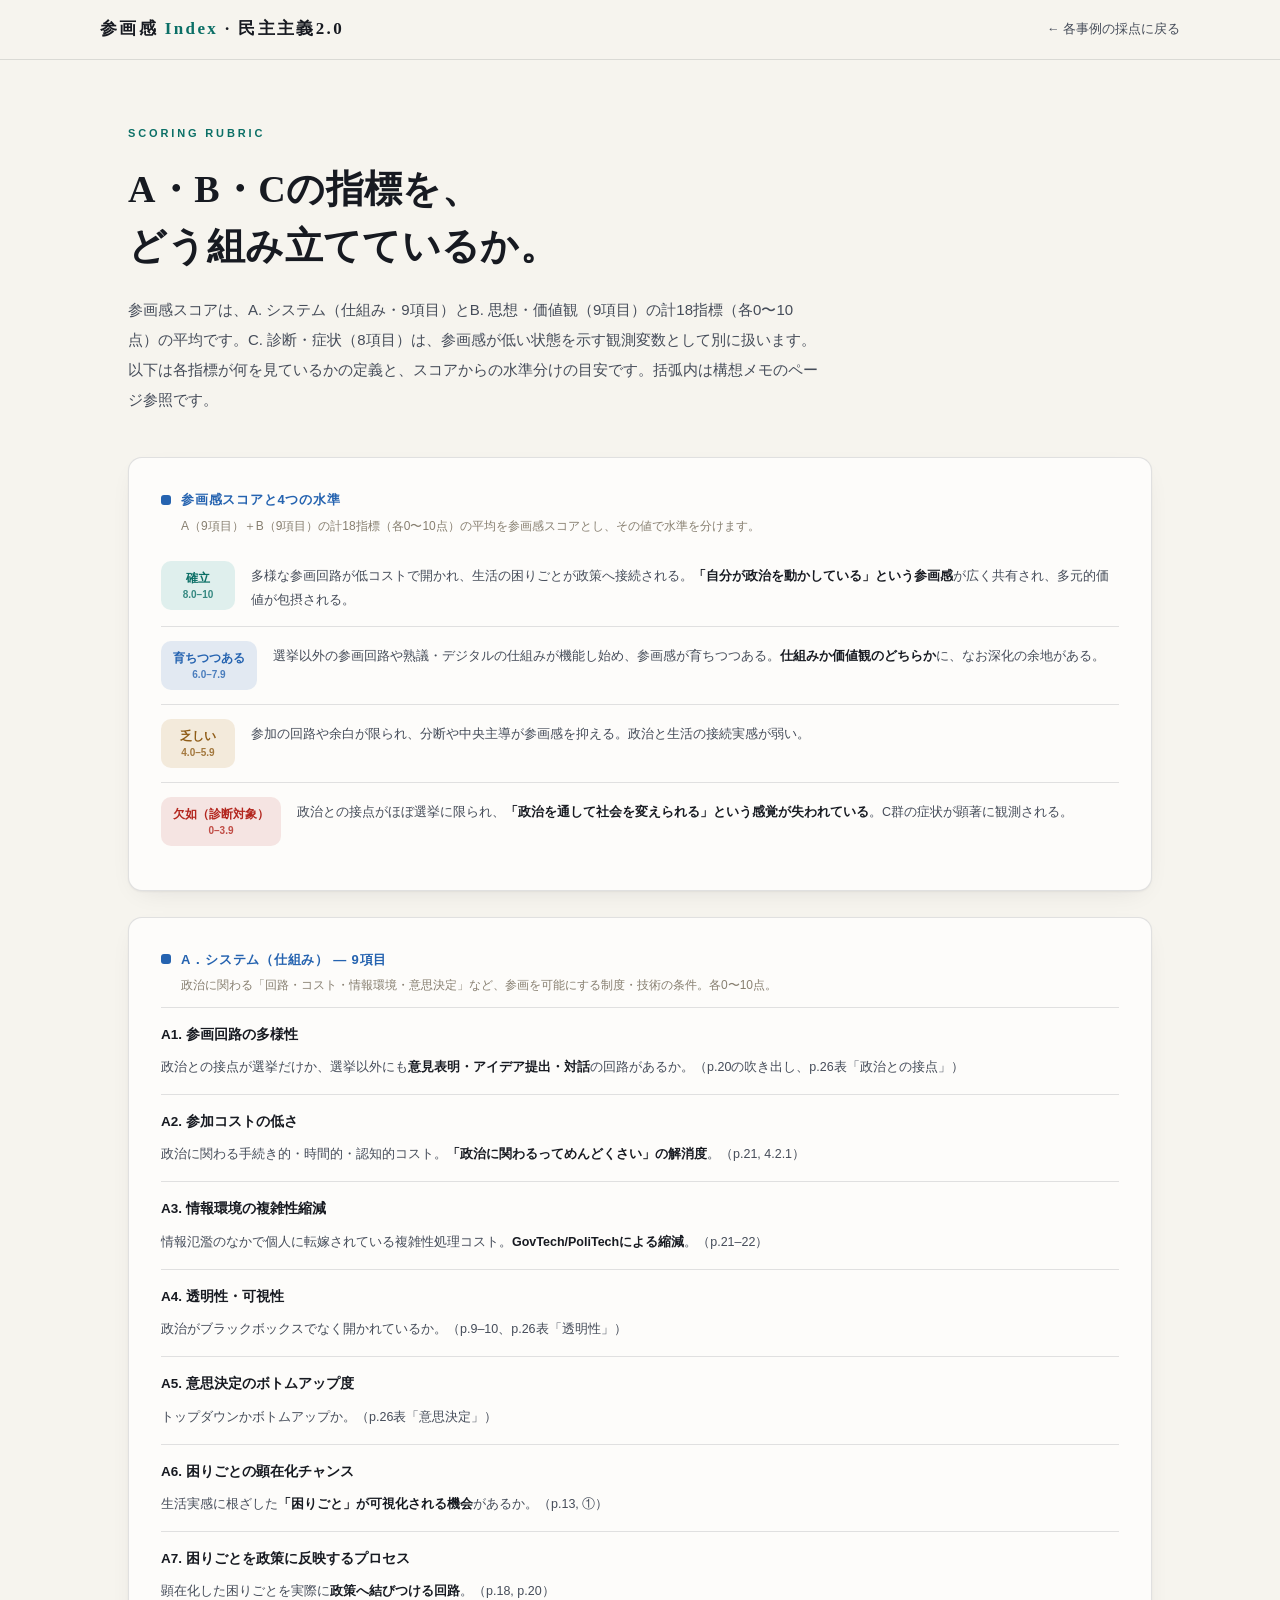
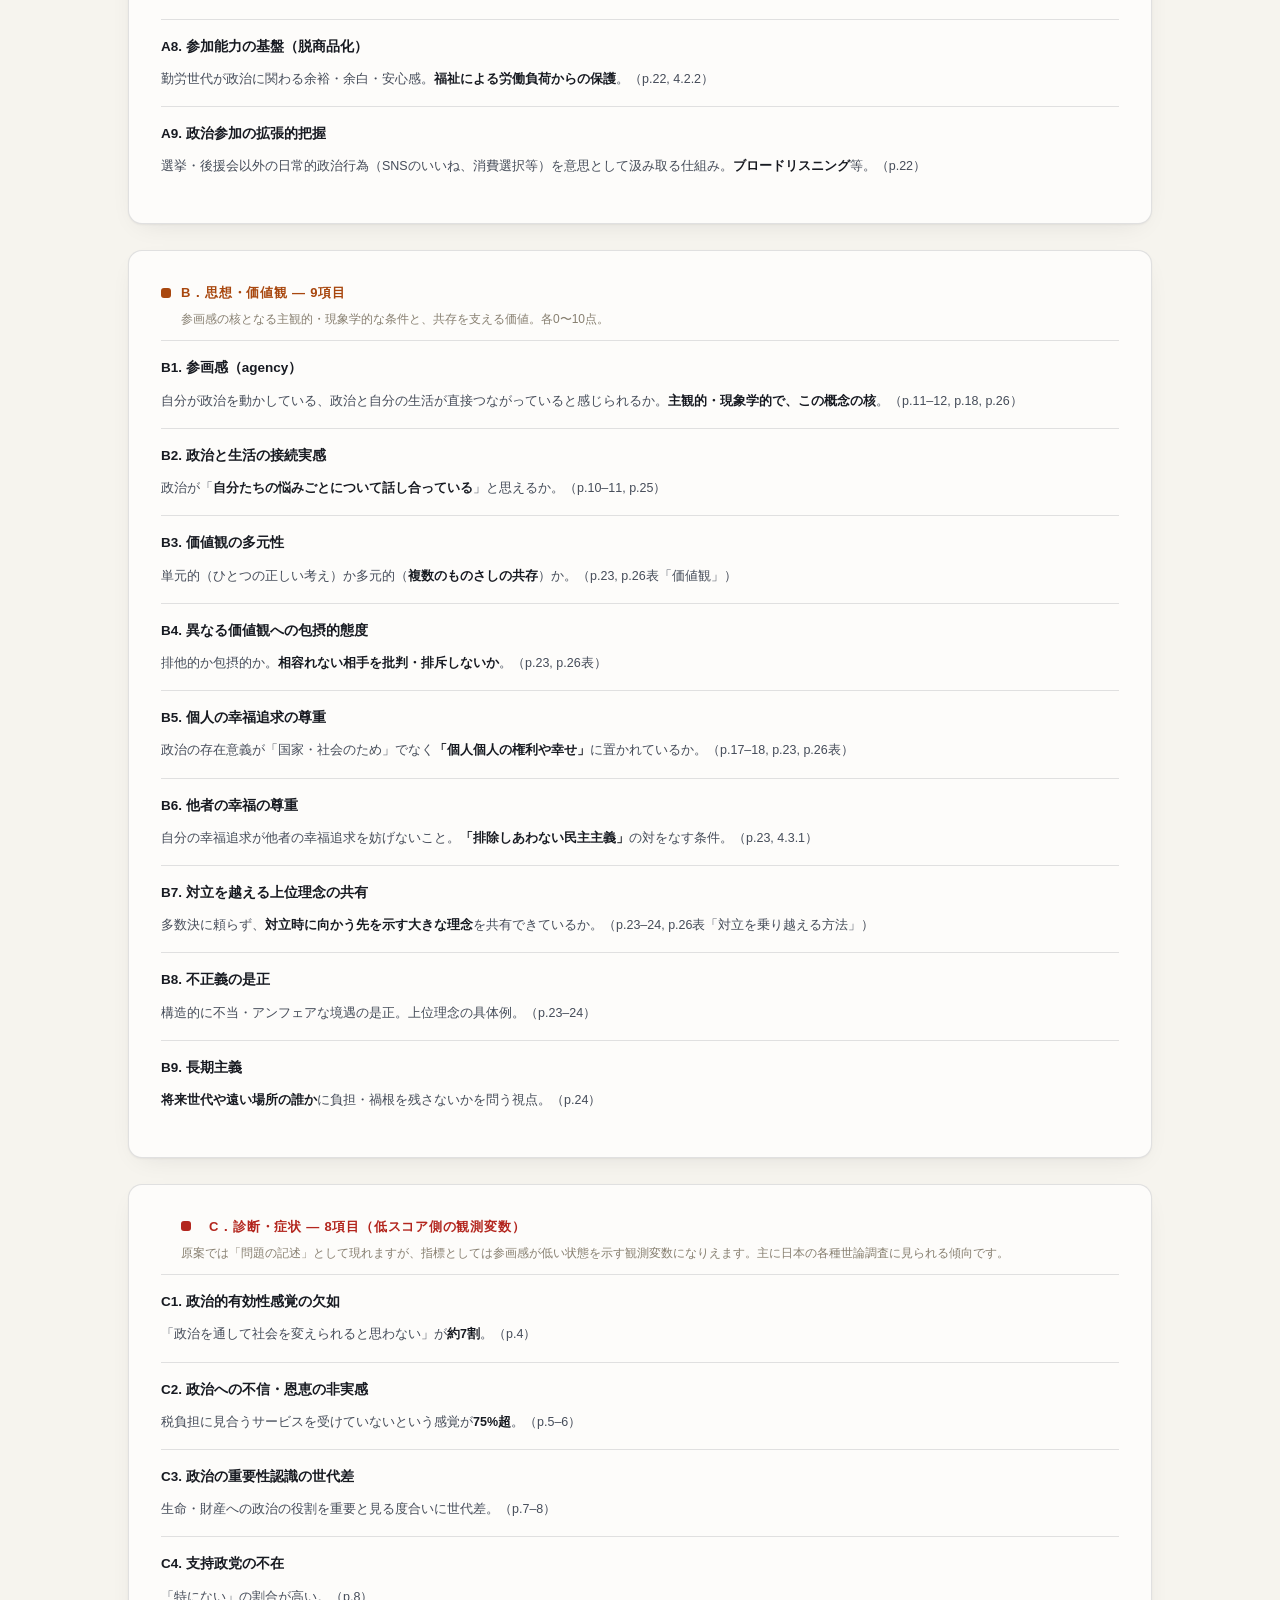
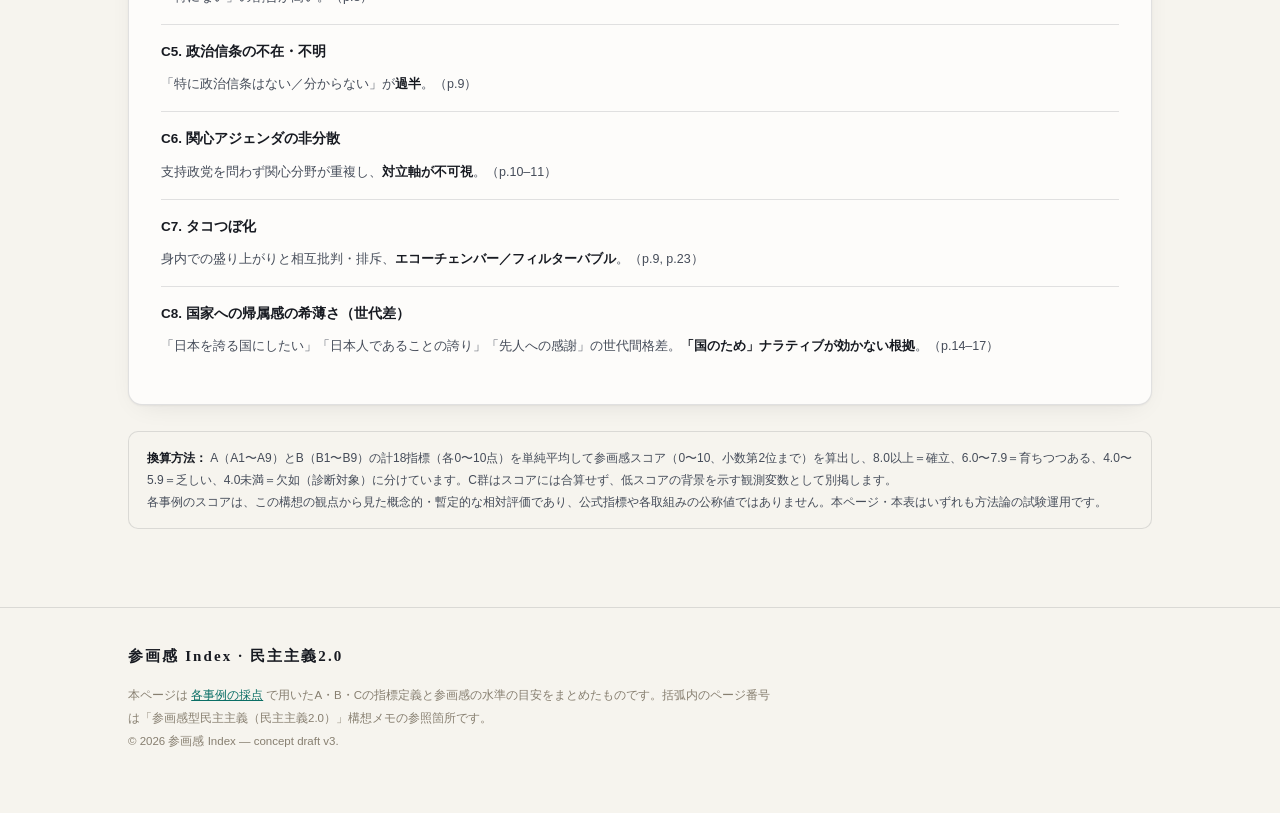
==== commit 7560cf36: "参画感型民主主義（民主主義2.0）フレームワークへ刷新 指標を「国別の総合スコア（EIU方式・5カテゴリ/4類型）」から、 「参画感」を測るA/B/Cフレームワークへ全面変更。  - 参画感スコア =" ====
--- a/criteria.html
+++ b/criteria.html
@@ -3,24 +3,23 @@
 <head>
 <meta charset="UTF-8">
 <meta name="viewport" content="width=device-width, initial-scale=1.0">
-<title>採点基準 ─ World Democracy Index</title>
+<title>採点基準 ─ 参画感インデックス（民主主義2.0）</title>
 <link rel="stylesheet" href="style.css">
 </head>
 <body>
 
 <header>
   <div class="wrap head-inner">
-    <a class="brand" href="index.html">World Democracy <em>Index</em></a>
-    <nav class="nav"><a href="index.html">← 各国の採点に戻る</a></nav>
+    <a class="brand" href="index.html">参画感 <em>Index</em> · 民主主義2.0</a>
+    <nav class="nav"><a href="index.html">← 各事例の採点に戻る</a></nav>
   </div>
 </header>
 
 <div class="intro">
   <div class="wrap">
     <div class="eyebrow">Scoring Rubric</div>
-    <h1>5つのカテゴリと4つの体制類型を、<br>どう採点しているか。</h1>
-    <p class="lede sans">総合スコアは、5つのカテゴリ（各0〜10点）の平均で求めます。ここでは各カテゴリが何を見ているか、そして総合スコアからどのように4つの体制類型に分類するかの目安をまとめました。実際の点数は各国の公開情報や国際指標もふまえ、これらの目安に沿って暫定的に付けています。</p>
-    <p class="lede sans" style="margin-top:12px">カテゴリ構成と類型分けは <a href="https://www.eiu.com/n/campaigns/democracy-index-2024/" target="_blank" rel="noopener">EIU Democracy Index</a> の方式にならい、各カテゴリの評価には <a href="https://v-dem.net/" target="_blank" rel="noopener">V-Dem</a> と <a href="https://freedomhouse.org/report/freedom-world" target="_blank" rel="noopener">Freedom House「Freedom in the World」</a> の観点も取り入れています。</p>
+    <h1>A・B・Cの指標を、<br>どう組み立てているか。</h1>
+    <p class="lede sans">参画感スコアは、A. システム（仕組み・9項目）とB. 思想・価値観（9項目）の計18指標（各0〜10点）の平均です。C. 診断・症状（8項目）は、参画感が低い状態を示す観測変数として別に扱います。以下は各指標が何を見ているかの定義と、スコアからの水準分けの目安です。括弧内は構想メモのページ参照です。</p>
   </div>
 </div>
 
@@ -28,59 +27,99 @@
   <div class="wrap">
 
     <div class="rubric-card">
-      <div class="axis-h q">総合スコアと4つの体制類型</div>
-      <div class="axis-conv sans">5カテゴリ（各0〜10点）の平均を総合スコアとし、その値で類型に分類します。</div>
+      <div class="axis-h q">参画感スコアと4つの水準</div>
+      <div class="axis-conv sans">A（9項目）＋B（9項目）の計18指標（各0〜10点）の平均を参画感スコアとし、その値で水準を分けます。</div>
       <div class="regime-card">
-        <div class="regime-chip r-full">完全な民主主義<small>8.0–10</small></div>
-        <div class="regime-desc sans">自由で公正な選挙に加え、<b>市民的自由・報道の独立・実効的な統治・成熟した政治文化</b>がそろう。政府への抑制と均衡が機能する。</div>
+        <div class="regime-chip r-full">確立<small>8.0–10</small></div>
+        <div class="regime-desc sans">多様な参画回路が低コストで開かれ、生活の困りごとが政策へ接続される。<b>「自分が政治を動かしている」という参画感</b>が広く共有され、多元的価値が包摂される。</div>
       </div>
       <div class="regime-card">
-        <div class="regime-chip r-flawed">欠陥のある民主主義<small>6.0–7.9</small></div>
-        <div class="regime-desc sans">選挙は自由で基本的自由は保障されるが、<b>統治の実効性・政治参加・政治文化のいずれかに弱さ</b>があり、メディアの独立や分極化に課題を抱える。</div>
+        <div class="regime-chip r-flawed">育ちつつある<small>6.0–7.9</small></div>
+        <div class="regime-desc sans">選挙以外の参画回路や熟議・デジタルの仕組みが機能し始め、参画感が育ちつつある。<b>仕組みか価値観のどちらか</b>に、なお深化の余地がある。</div>
       </div>
       <div class="regime-card">
-        <div class="regime-chip r-hybrid">混合体制<small>4.0–5.9</small></div>
-        <div class="regime-desc sans">選挙に<b>重大な不正・不公平</b>があり、政府の圧力や汚職、司法・メディアへの介入が常態化。民主主義と権威主義の要素が混在する。</div>
+        <div class="regime-chip r-hybrid">乏しい<small>4.0–5.9</small></div>
+        <div class="regime-desc sans">参加の回路や余白が限られ、分断や中央主導が参画感を抑える。政治と生活の接続実感が弱い。</div>
       </div>
       <div class="regime-card">
-        <div class="regime-chip r-auth">権威主義体制<small>0–3.9</small></div>
-        <div class="regime-desc sans">政治的多元性が排除され、<b>競争的な選挙が存在しないか形骸化</b>。市民的自由が抑圧され、メディアは統制下に置かれる。</div>
+        <div class="regime-chip r-auth">欠如（診断対象）<small>0–3.9</small></div>
+        <div class="regime-desc sans">政治との接点がほぼ選挙に限られ、<b>「政治を通して社会を変えられる」という感覚が失われている</b>。C群の症状が顕著に観測される。</div>
       </div>
     </div>
 
     <div class="rubric-card">
-      <div class="axis-h q">5つの評価カテゴリ（各0〜10点）</div>
-      <div class="axis-conv sans">EIU Democracy Index の5カテゴリにならい、各カテゴリを0〜10点で評価します。</div>
+      <div class="axis-h q">A．システム（仕組み） — 9項目</div>
+      <div class="axis-conv sans">政治に関わる「回路・コスト・情報環境・意思決定」など、参画を可能にする制度・技術の条件。各0〜10点。</div>
 
-      <div class="crit">
-        <div class="crit-name sans">1. 選挙過程と多元性</div>
-        <div class="atext sans" style="margin-top:6px">選挙が<b>自由・公正で競争的</b>か、複数政党が実質的に競えるか、普通選挙・投票の秘密・結果の平和的移行が保障されるか。得点が高いほど選挙の公正性と政治的多元性が確立している。低い側では、与党に構造的に有利な制度、反対派の排除、あるいは競争的選挙そのものの不在が該当する。</div>
-      </div>
-      <div class="crit">
-        <div class="crit-name sans">2. 政府機能</div>
-        <div class="atext sans" style="margin-top:6px">選ばれた政府が<b>実効的に統治し、説明責任を果たす</b>か。抑制と均衡（独立した司法・議会の監視）が働くか、汚職が抑えられているか、政策が特定の集団や外部勢力に不当に左右されないか。分極化や機能不全、縁故主義はここで減点される。</div>
-      </div>
-      <div class="crit">
-        <div class="crit-name sans">3. 政治参加</div>
-        <div class="atext sans" style="margin-top:6px">市民が<b>政治にどれだけ関与できるか</b>。投票率、政党・市民団体への参加、少数者や女性の代表、抗議・請願など制度外の関与の余地。参加の機会が制度的に開かれ、実際に活用されているほど高い。</div>
-      </div>
-      <div class="crit">
-        <div class="crit-name sans">4. 政治文化</div>
-        <div class="atext sans" style="margin-top:6px">社会に<b>民主主義を支える価値と規範</b>が根づいているか。民主的手続きへの信頼と支持、権力移行の受容、合意形成の作法、分極化や強権待望論の弱さ。制度が形式的に整っていても、これが弱いと民主主義は不安定になる。</div>
-      </div>
-      <div class="crit">
-        <div class="crit-name sans">5. 市民的自由</div>
-        <div class="atext sans" style="margin-top:6px"><b>表現・報道・信教・集会・結社の自由</b>と、法の下の平等、独立した司法によるその保護。メディアの独立と多元性、ジャーナリストや活動家の安全、恣意的拘束の不在。基本的自由がどこまで実質的に守られているかを見る。</div>
-      </div>
+      <div class="crit"><div class="crit-name sans">A1. 参画回路の多様性</div>
+        <div class="atext sans" style="margin-top:6px">政治との接点が選挙だけか、選挙以外にも<b>意見表明・アイデア提出・対話</b>の回路があるか。（p.20の吹き出し、p.26表「政治との接点」）</div></div>
+      <div class="crit"><div class="crit-name sans">A2. 参加コストの低さ</div>
+        <div class="atext sans" style="margin-top:6px">政治に関わる手続き的・時間的・認知的コスト。<b>「政治に関わるってめんどくさい」の解消度</b>。（p.21, 4.2.1）</div></div>
+      <div class="crit"><div class="crit-name sans">A3. 情報環境の複雑性縮減</div>
+        <div class="atext sans" style="margin-top:6px">情報氾濫のなかで個人に転嫁されている複雑性処理コスト。<b>GovTech/PoliTechによる縮減</b>。（p.21–22）</div></div>
+      <div class="crit"><div class="crit-name sans">A4. 透明性・可視性</div>
+        <div class="atext sans" style="margin-top:6px">政治がブラックボックスでなく開かれているか。（p.9–10、p.26表「透明性」）</div></div>
+      <div class="crit"><div class="crit-name sans">A5. 意思決定のボトムアップ度</div>
+        <div class="atext sans" style="margin-top:6px">トップダウンかボトムアップか。（p.26表「意思決定」）</div></div>
+      <div class="crit"><div class="crit-name sans">A6. 困りごとの顕在化チャンス</div>
+        <div class="atext sans" style="margin-top:6px">生活実感に根ざした<b>「困りごと」が可視化される機会</b>があるか。（p.13, ①）</div></div>
+      <div class="crit"><div class="crit-name sans">A7. 困りごとを政策に反映するプロセス</div>
+        <div class="atext sans" style="margin-top:6px">顕在化した困りごとを実際に<b>政策へ結びつける回路</b>。（p.18, p.20）</div></div>
+      <div class="crit"><div class="crit-name sans">A8. 参加能力の基盤（脱商品化）</div>
+        <div class="atext sans" style="margin-top:6px">勤労世代が政治に関わる余裕・余白・安心感。<b>福祉による労働負荷からの保護</b>。（p.22, 4.2.2）</div></div>
+      <div class="crit"><div class="crit-name sans">A9. 政治参加の拡張的把握</div>
+        <div class="atext sans" style="margin-top:6px">選挙・後援会以外の日常的政治行為（SNSのいいね、消費選択等）を意思として汲み取る仕組み。<b>ブロードリスニング</b>等。（p.22）</div></div>
+    </div>
+
+    <div class="rubric-card">
+      <div class="axis-h l">B．思想・価値観 — 9項目</div>
+      <div class="axis-conv sans">参画感の核となる主観的・現象学的な条件と、共存を支える価値。各0〜10点。</div>
+
+      <div class="crit"><div class="crit-name sans">B1. 参画感（agency）</div>
+        <div class="atext sans" style="margin-top:6px">自分が政治を動かしている、政治と自分の生活が直接つながっていると感じられるか。<b>主観的・現象学的で、この概念の核</b>。（p.11–12, p.18, p.26）</div></div>
+      <div class="crit"><div class="crit-name sans">B2. 政治と生活の接続実感</div>
+        <div class="atext sans" style="margin-top:6px">政治が「<b>自分たちの悩みごとについて話し合っている</b>」と思えるか。（p.10–11, p.25）</div></div>
+      <div class="crit"><div class="crit-name sans">B3. 価値観の多元性</div>
+        <div class="atext sans" style="margin-top:6px">単元的（ひとつの正しい考え）か多元的（<b>複数のものさしの共存</b>）か。（p.23, p.26表「価値観」）</div></div>
+      <div class="crit"><div class="crit-name sans">B4. 異なる価値観への包摂的態度</div>
+        <div class="atext sans" style="margin-top:6px">排他的か包摂的か。<b>相容れない相手を批判・排斥しないか</b>。（p.23, p.26表）</div></div>
+      <div class="crit"><div class="crit-name sans">B5. 個人の幸福追求の尊重</div>
+        <div class="atext sans" style="margin-top:6px">政治の存在意義が「国家・社会のため」でなく<b>「個人個人の権利や幸せ」</b>に置かれているか。（p.17–18, p.23, p.26表）</div></div>
+      <div class="crit"><div class="crit-name sans">B6. 他者の幸福の尊重</div>
+        <div class="atext sans" style="margin-top:6px">自分の幸福追求が他者の幸福追求を妨げないこと。<b>「排除しあわない民主主義」</b>の対をなす条件。（p.23, 4.3.1）</div></div>
+      <div class="crit"><div class="crit-name sans">B7. 対立を越える上位理念の共有</div>
+        <div class="atext sans" style="margin-top:6px">多数決に頼らず、<b>対立時に向かう先を示す大きな理念</b>を共有できているか。（p.23–24, p.26表「対立を乗り越える方法」）</div></div>
+      <div class="crit"><div class="crit-name sans">B8. 不正義の是正</div>
+        <div class="atext sans" style="margin-top:6px">構造的に不当・アンフェアな境遇の是正。上位理念の具体例。（p.23–24）</div></div>
+      <div class="crit"><div class="crit-name sans">B9. 長期主義</div>
+        <div class="atext sans" style="margin-top:6px"><b>将来世代や遠い場所の誰か</b>に負担・禍根を残さないかを問う視点。（p.24）</div></div>
+    </div>
+
+    <div class="rubric-card">
+      <div class="axis-h" style="color:var(--auth-text)"><span style="display:inline-block;width:10px;height:10px;border-radius:3px;background:var(--auth);margin-right:8px"></span>C．診断・症状 — 8項目（低スコア側の観測変数）</div>
+      <div class="axis-conv sans">原案では「問題の記述」として現れますが、指標としては参画感が低い状態を示す観測変数になりえます。主に日本の各種世論調査に見られる傾向です。</div>
+
+      <div class="crit"><div class="crit-name sans">C1. 政治的有効性感覚の欠如</div>
+        <div class="atext sans" style="margin-top:6px">「政治を通して社会を変えられると思わない」が<b>約7割</b>。（p.4）</div></div>
+      <div class="crit"><div class="crit-name sans">C2. 政治への不信・恩恵の非実感</div>
+        <div class="atext sans" style="margin-top:6px">税負担に見合うサービスを受けていないという感覚が<b>75%超</b>。（p.5–6）</div></div>
+      <div class="crit"><div class="crit-name sans">C3. 政治の重要性認識の世代差</div>
+        <div class="atext sans" style="margin-top:6px">生命・財産への政治の役割を重要と見る度合いに世代差。（p.7–8）</div></div>
+      <div class="crit"><div class="crit-name sans">C4. 支持政党の不在</div>
+        <div class="atext sans" style="margin-top:6px">「特にない」の割合が高い。（p.8）</div></div>
+      <div class="crit"><div class="crit-name sans">C5. 政治信条の不在・不明</div>
+        <div class="atext sans" style="margin-top:6px">「特に政治信条はない／分からない」が<b>過半</b>。（p.9）</div></div>
+      <div class="crit"><div class="crit-name sans">C6. 関心アジェンダの非分散</div>
+        <div class="atext sans" style="margin-top:6px">支持政党を問わず関心分野が重複し、<b>対立軸が不可視</b>。（p.10–11）</div></div>
+      <div class="crit"><div class="crit-name sans">C7. タコつぼ化</div>
+        <div class="atext sans" style="margin-top:6px">身内での盛り上がりと相互批判・排斥、<b>エコーチェンバー／フィルターバブル</b>。（p.9, p.23）</div></div>
+      <div class="crit"><div class="crit-name sans">C8. 国家への帰属感の希薄さ（世代差）</div>
+        <div class="atext sans" style="margin-top:6px">「日本を誇る国にしたい」「日本人であることの誇り」「先人への感謝」の世代間格差。<b>「国のため」ナラティブが効かない根拠</b>。（p.14–17）</div></div>
     </div>
 
     <div class="note sans">
-      <b>換算方法：</b> 5カテゴリの点数（各0〜10点）を単純平均して総合スコア（0〜10、小数第2位まで）を算出し、8.0以上＝完全な民主主義、6.0〜7.9＝欠陥のある民主主義、4.0〜5.9＝混合体制、4.0未満＝権威主義体制に分類しています。<br>
-      これらの目安は一般的な判断基準であり、実際の採点では各国の公開情報や国際指標に応じて個別に判断しています。精査の深さには国差があり、国際情勢により実態は変動します。本ページ・本表はいずれも方法論の試験運用です。
-    </div>
-
-    <div class="note sans">
-      <b>参考にした枠組み：</b> <a href="https://www.eiu.com/n/campaigns/democracy-index-2024/" target="_blank" rel="noopener">EIU Democracy Index</a> は、5カテゴリ（選挙過程と多元性・政府機能・政治参加・政治文化・市民的自由）の平均で各国を0〜10で採点し、4類型（完全な民主主義／欠陥のある民主主義／混合体制／権威主義体制）に分類する枠組みです。本サイトはこの方式にならいつつ、各カテゴリの評価に <a href="https://v-dem.net/" target="_blank" rel="noopener">V-Dem（Varieties of Democracy）</a> の構成概念（選挙・リベラル・参加・熟議・平等の各次元）と <a href="https://freedomhouse.org/report/freedom-world" target="_blank" rel="noopener">Freedom House</a> の Political Rights／Civil Liberties の観点を取り入れました。各機関のスコアそのものを転記したものではなく、公開評価を参照した独自の再構成です。
+      <b>換算方法：</b> A（A1〜A9）とB（B1〜B9）の計18指標（各0〜10点）を単純平均して参画感スコア（0〜10、小数第2位まで）を算出し、8.0以上＝確立、6.0〜7.9＝育ちつつある、4.0〜5.9＝乏しい、4.0未満＝欠如（診断対象）に分けています。C群はスコアには合算せず、低スコアの背景を示す観測変数として別掲します。<br>
+      各事例のスコアは、この構想の観点から見た概念的・暫定的な相対評価であり、公式指標や各取組みの公称値ではありません。本ページ・本表はいずれも方法論の試験運用です。
     </div>
 
   </div>
@@ -88,10 +127,10 @@
 
 <footer>
   <div class="wrap">
-    <a class="f-brand" href="index.html">World Democracy Index</a>
+    <a class="f-brand" href="index.html">参画感 Index · 民主主義2.0</a>
     <p class="fnote sans">
-      本ページは <a href="index.html">各国の採点</a> で用いた5カテゴリのスコアリング基準と4類型の目安をまとめたものです。<br>
-      © 2026 World Democracy Index — concept draft v2.
+      本ページは <a href="index.html">各事例の採点</a> で用いたA・B・Cの指標定義と参画感の水準の目安をまとめたものです。括弧内のページ番号は「参画感型民主主義（民主主義2.0）」構想メモの参照箇所です。<br>
+      © 2026 参画感 Index — concept draft v3.
     </p>
   </div>
 </footer>
--- a/style.css
+++ b/style.css
@@ -491,3 +491,58 @@
 .regime-chip.r-auth{color:var(--auth-text);background:var(--auth-soft)}
 .regime-desc{font-family:var(--sans);font-size:12.5px;color:var(--ink-2);line-height:1.85;padding-top:4px}
 .regime-desc b{color:var(--ink)}
+
+/* ============================================================
+   Agency / democracy-2.0 framework — A+B groups & C diagnosis
+   ============================================================ */
+
+/* sub-scores (A / B) shown in the detail lead */
+.detail-lead .subs{display:flex;gap:16px;font-family:var(--sans);font-size:12px;color:var(--muted);font-weight:600}
+.detail-lead .subs b{color:var(--ink);font-variant-numeric:tabular-nums;font-size:13px}
+
+/* group section header inside an accordion detail */
+.grp-h{
+  display:flex;align-items:baseline;justify-content:space-between;gap:12px;
+  font-family:var(--sans);font-size:13.5px;font-weight:700;letter-spacing:.04em;
+  margin:22px 0 2px;padding-bottom:7px;border-bottom:1.5px solid var(--line-strong);
+}
+.grp-h .gtag{color:var(--muted);font-weight:700;font-size:11px;letter-spacing:.14em}
+.grp-h .gavg{font-family:var(--sans);font-size:12px;color:var(--muted);font-weight:600;white-space:nowrap}
+.grp-h .gavg b{color:var(--ink);font-variant-numeric:tabular-nums}
+.grp-note{font-family:var(--sans);font-size:12.5px;color:var(--ink-2);line-height:1.9;margin:10px 0 2px;max-width:58em}
+.grp-note b{color:var(--ink)}
+
+/* compact indicator rows (meter only, no per-item prose) */
+.item-row{display:flex;align-items:center;gap:14px;padding:9px 0;border-top:1px solid var(--line)}
+.item-row:first-of-type{border-top:none}
+.item-code{font-family:var(--sans);font-size:11px;font-weight:700;color:var(--muted);width:26px;flex:none;font-variant-numeric:tabular-nums}
+.item-name{font-family:var(--sans);font-size:12.5px;font-weight:600;color:var(--ink);flex:1;min-width:0}
+.item-meterwrap{display:flex;align-items:center;gap:10px;width:200px;flex:none}
+
+/* ── C diagnosis card ────────────────────────────────────── */
+.diag{
+  background:var(--surface);border:1px solid var(--line);border-radius:14px;
+  box-shadow:var(--shadow);padding:28px 30px;margin-top:26px;
+}
+.diag .dh{
+  display:flex;align-items:center;gap:9px;
+  font-family:var(--sans);font-size:13px;font-weight:700;letter-spacing:.04em;color:var(--auth-text);
+}
+.diag .dh::before{content:"";width:11px;height:11px;border-radius:3px;background:var(--auth);flex:none}
+.diag .dlede{font-family:var(--sans);font-size:12px;color:var(--muted);line-height:1.85;margin:8px 0 10px;max-width:62em}
+.sym{display:flex;gap:16px;padding:14px 0;border-top:1px solid var(--line);align-items:baseline}
+.sym .fig{
+  flex:0 0 auto;width:104px;font-family:var(--sans);font-weight:700;color:var(--auth-text);
+  font-variant-numeric:tabular-nums;font-size:17px;line-height:1.25;
+}
+.sym .fig small{display:block;font-size:9.5px;color:var(--muted);font-weight:700;letter-spacing:.06em;margin-top:2px}
+.sym .txt{font-family:var(--sans);font-size:12.5px;color:var(--ink-2);line-height:1.9}
+.sym .txt .sn{color:var(--ink);font-weight:700}
+.sym .txt .pg{color:var(--muted);font-size:11px;font-variant-numeric:tabular-nums}
+
+@media(max-width:720px){
+  .item-meterwrap{width:130px}
+  .sym{flex-direction:column;gap:4px}
+  .sym .fig{width:auto;font-size:15px}
+  .detail-lead .subs{flex-wrap:wrap;gap:10px}
+}
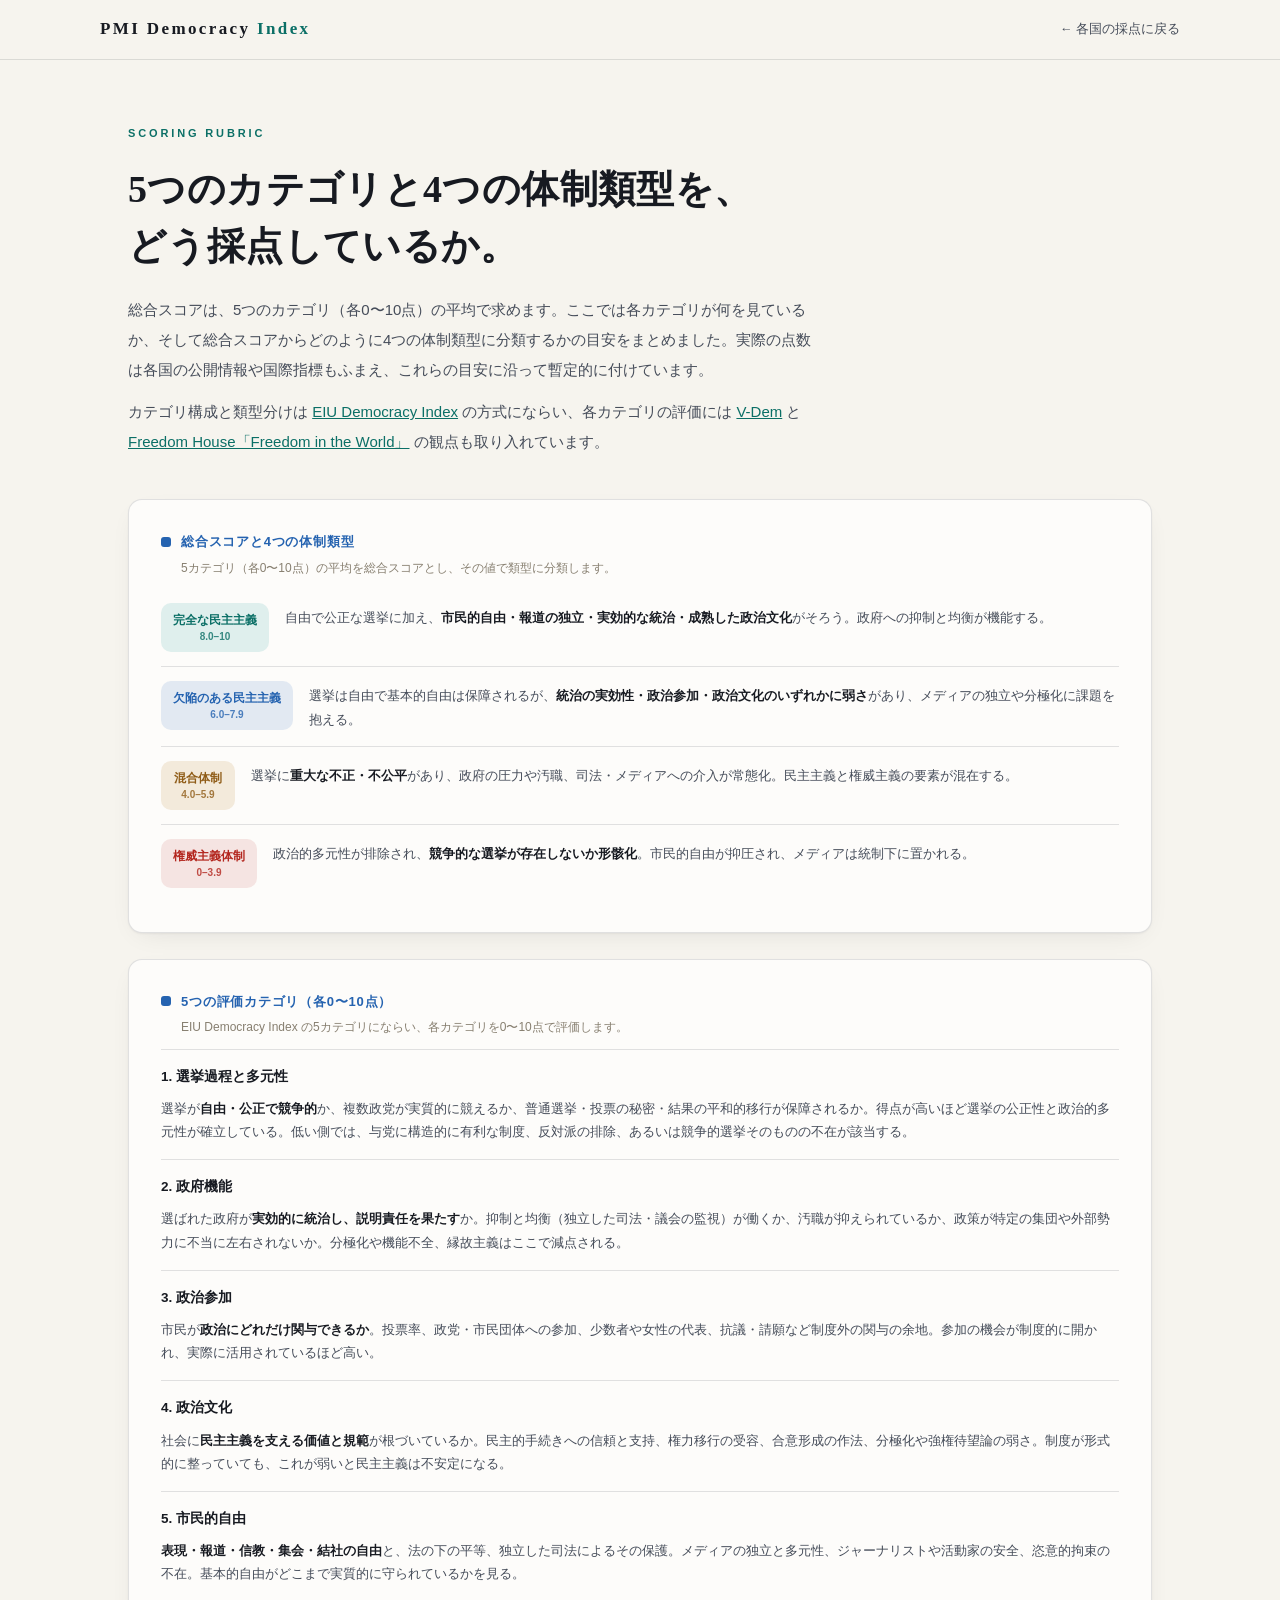
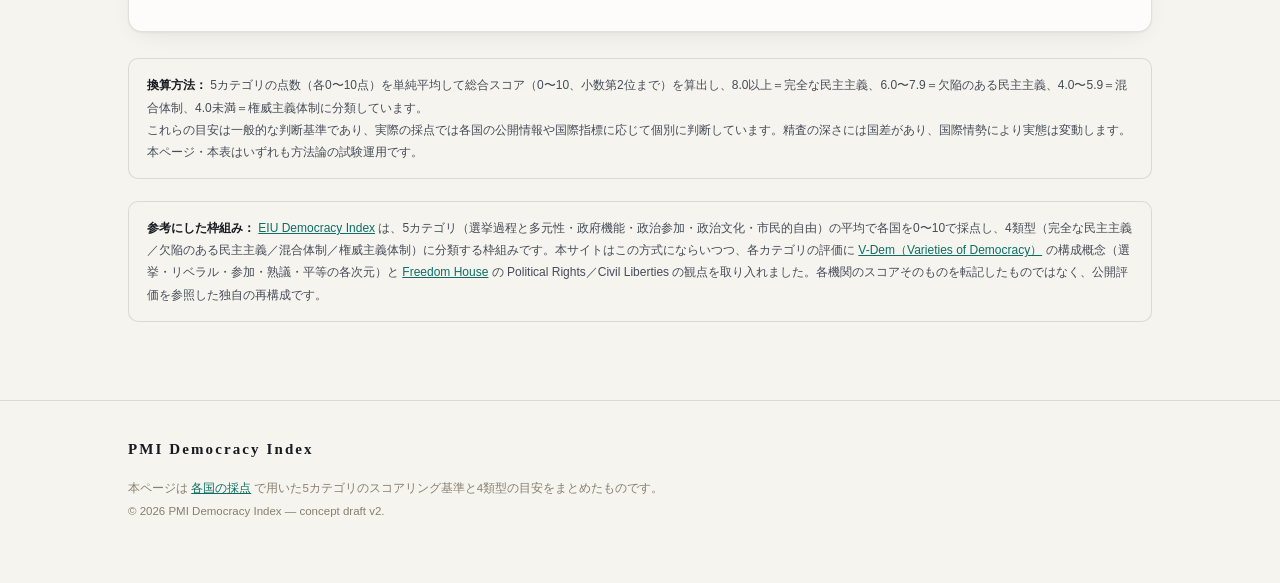
==== commit f1bf218c: "サイト名を PMI Democracy Index に変更 内容は v2（EIU方式・5カテゴリ/4類型の World Democracy Index）を維持し、 ブランド表記のみ World Dem" ====
--- a/criteria.html
+++ b/criteria.html
@@ -3,23 +3,24 @@
 <head>
 <meta charset="UTF-8">
 <meta name="viewport" content="width=device-width, initial-scale=1.0">
-<title>採点基準 ─ 参画感インデックス（民主主義2.0）</title>
+<title>採点基準 ─ PMI Democracy Index</title>
 <link rel="stylesheet" href="style.css">
 </head>
 <body>
 
 <header>
   <div class="wrap head-inner">
-    <a class="brand" href="index.html">参画感 <em>Index</em> · 民主主義2.0</a>
-    <nav class="nav"><a href="index.html">← 各事例の採点に戻る</a></nav>
+    <a class="brand" href="index.html">PMI Democracy <em>Index</em></a>
+    <nav class="nav"><a href="index.html">← 各国の採点に戻る</a></nav>
   </div>
 </header>
 
 <div class="intro">
   <div class="wrap">
     <div class="eyebrow">Scoring Rubric</div>
-    <h1>A・B・Cの指標を、<br>どう組み立てているか。</h1>
-    <p class="lede sans">参画感スコアは、A. システム（仕組み・9項目）とB. 思想・価値観（9項目）の計18指標（各0〜10点）の平均です。C. 診断・症状（8項目）は、参画感が低い状態を示す観測変数として別に扱います。以下は各指標が何を見ているかの定義と、スコアからの水準分けの目安です。括弧内は構想メモのページ参照です。</p>
+    <h1>5つのカテゴリと4つの体制類型を、<br>どう採点しているか。</h1>
+    <p class="lede sans">総合スコアは、5つのカテゴリ（各0〜10点）の平均で求めます。ここでは各カテゴリが何を見ているか、そして総合スコアからどのように4つの体制類型に分類するかの目安をまとめました。実際の点数は各国の公開情報や国際指標もふまえ、これらの目安に沿って暫定的に付けています。</p>
+    <p class="lede sans" style="margin-top:12px">カテゴリ構成と類型分けは <a href="https://www.eiu.com/n/campaigns/democracy-index-2024/" target="_blank" rel="noopener">EIU Democracy Index</a> の方式にならい、各カテゴリの評価には <a href="https://v-dem.net/" target="_blank" rel="noopener">V-Dem</a> と <a href="https://freedomhouse.org/report/freedom-world" target="_blank" rel="noopener">Freedom House「Freedom in the World」</a> の観点も取り入れています。</p>
   </div>
 </div>
 
@@ -27,99 +28,59 @@
   <div class="wrap">
 
     <div class="rubric-card">
-      <div class="axis-h q">参画感スコアと4つの水準</div>
-      <div class="axis-conv sans">A（9項目）＋B（9項目）の計18指標（各0〜10点）の平均を参画感スコアとし、その値で水準を分けます。</div>
+      <div class="axis-h q">総合スコアと4つの体制類型</div>
+      <div class="axis-conv sans">5カテゴリ（各0〜10点）の平均を総合スコアとし、その値で類型に分類します。</div>
       <div class="regime-card">
-        <div class="regime-chip r-full">確立<small>8.0–10</small></div>
-        <div class="regime-desc sans">多様な参画回路が低コストで開かれ、生活の困りごとが政策へ接続される。<b>「自分が政治を動かしている」という参画感</b>が広く共有され、多元的価値が包摂される。</div>
+        <div class="regime-chip r-full">完全な民主主義<small>8.0–10</small></div>
+        <div class="regime-desc sans">自由で公正な選挙に加え、<b>市民的自由・報道の独立・実効的な統治・成熟した政治文化</b>がそろう。政府への抑制と均衡が機能する。</div>
       </div>
       <div class="regime-card">
-        <div class="regime-chip r-flawed">育ちつつある<small>6.0–7.9</small></div>
-        <div class="regime-desc sans">選挙以外の参画回路や熟議・デジタルの仕組みが機能し始め、参画感が育ちつつある。<b>仕組みか価値観のどちらか</b>に、なお深化の余地がある。</div>
+        <div class="regime-chip r-flawed">欠陥のある民主主義<small>6.0–7.9</small></div>
+        <div class="regime-desc sans">選挙は自由で基本的自由は保障されるが、<b>統治の実効性・政治参加・政治文化のいずれかに弱さ</b>があり、メディアの独立や分極化に課題を抱える。</div>
       </div>
       <div class="regime-card">
-        <div class="regime-chip r-hybrid">乏しい<small>4.0–5.9</small></div>
-        <div class="regime-desc sans">参加の回路や余白が限られ、分断や中央主導が参画感を抑える。政治と生活の接続実感が弱い。</div>
+        <div class="regime-chip r-hybrid">混合体制<small>4.0–5.9</small></div>
+        <div class="regime-desc sans">選挙に<b>重大な不正・不公平</b>があり、政府の圧力や汚職、司法・メディアへの介入が常態化。民主主義と権威主義の要素が混在する。</div>
       </div>
       <div class="regime-card">
-        <div class="regime-chip r-auth">欠如（診断対象）<small>0–3.9</small></div>
-        <div class="regime-desc sans">政治との接点がほぼ選挙に限られ、<b>「政治を通して社会を変えられる」という感覚が失われている</b>。C群の症状が顕著に観測される。</div>
+        <div class="regime-chip r-auth">権威主義体制<small>0–3.9</small></div>
+        <div class="regime-desc sans">政治的多元性が排除され、<b>競争的な選挙が存在しないか形骸化</b>。市民的自由が抑圧され、メディアは統制下に置かれる。</div>
       </div>
     </div>
 
     <div class="rubric-card">
-      <div class="axis-h q">A．システム（仕組み） — 9項目</div>
-      <div class="axis-conv sans">政治に関わる「回路・コスト・情報環境・意思決定」など、参画を可能にする制度・技術の条件。各0〜10点。</div>
+      <div class="axis-h q">5つの評価カテゴリ（各0〜10点）</div>
+      <div class="axis-conv sans">EIU Democracy Index の5カテゴリにならい、各カテゴリを0〜10点で評価します。</div>
 
-      <div class="crit"><div class="crit-name sans">A1. 参画回路の多様性</div>
-        <div class="atext sans" style="margin-top:6px">政治との接点が選挙だけか、選挙以外にも<b>意見表明・アイデア提出・対話</b>の回路があるか。（p.20の吹き出し、p.26表「政治との接点」）</div></div>
-      <div class="crit"><div class="crit-name sans">A2. 参加コストの低さ</div>
-        <div class="atext sans" style="margin-top:6px">政治に関わる手続き的・時間的・認知的コスト。<b>「政治に関わるってめんどくさい」の解消度</b>。（p.21, 4.2.1）</div></div>
-      <div class="crit"><div class="crit-name sans">A3. 情報環境の複雑性縮減</div>
-        <div class="atext sans" style="margin-top:6px">情報氾濫のなかで個人に転嫁されている複雑性処理コスト。<b>GovTech/PoliTechによる縮減</b>。（p.21–22）</div></div>
-      <div class="crit"><div class="crit-name sans">A4. 透明性・可視性</div>
-        <div class="atext sans" style="margin-top:6px">政治がブラックボックスでなく開かれているか。（p.9–10、p.26表「透明性」）</div></div>
-      <div class="crit"><div class="crit-name sans">A5. 意思決定のボトムアップ度</div>
-        <div class="atext sans" style="margin-top:6px">トップダウンかボトムアップか。（p.26表「意思決定」）</div></div>
-      <div class="crit"><div class="crit-name sans">A6. 困りごとの顕在化チャンス</div>
-        <div class="atext sans" style="margin-top:6px">生活実感に根ざした<b>「困りごと」が可視化される機会</b>があるか。（p.13, ①）</div></div>
-      <div class="crit"><div class="crit-name sans">A7. 困りごとを政策に反映するプロセス</div>
-        <div class="atext sans" style="margin-top:6px">顕在化した困りごとを実際に<b>政策へ結びつける回路</b>。（p.18, p.20）</div></div>
-      <div class="crit"><div class="crit-name sans">A8. 参加能力の基盤（脱商品化）</div>
-        <div class="atext sans" style="margin-top:6px">勤労世代が政治に関わる余裕・余白・安心感。<b>福祉による労働負荷からの保護</b>。（p.22, 4.2.2）</div></div>
-      <div class="crit"><div class="crit-name sans">A9. 政治参加の拡張的把握</div>
-        <div class="atext sans" style="margin-top:6px">選挙・後援会以外の日常的政治行為（SNSのいいね、消費選択等）を意思として汲み取る仕組み。<b>ブロードリスニング</b>等。（p.22）</div></div>
-    </div>
-
-    <div class="rubric-card">
-      <div class="axis-h l">B．思想・価値観 — 9項目</div>
-      <div class="axis-conv sans">参画感の核となる主観的・現象学的な条件と、共存を支える価値。各0〜10点。</div>
-
-      <div class="crit"><div class="crit-name sans">B1. 参画感（agency）</div>
-        <div class="atext sans" style="margin-top:6px">自分が政治を動かしている、政治と自分の生活が直接つながっていると感じられるか。<b>主観的・現象学的で、この概念の核</b>。（p.11–12, p.18, p.26）</div></div>
-      <div class="crit"><div class="crit-name sans">B2. 政治と生活の接続実感</div>
-        <div class="atext sans" style="margin-top:6px">政治が「<b>自分たちの悩みごとについて話し合っている</b>」と思えるか。（p.10–11, p.25）</div></div>
-      <div class="crit"><div class="crit-name sans">B3. 価値観の多元性</div>
-        <div class="atext sans" style="margin-top:6px">単元的（ひとつの正しい考え）か多元的（<b>複数のものさしの共存</b>）か。（p.23, p.26表「価値観」）</div></div>
-      <div class="crit"><div class="crit-name sans">B4. 異なる価値観への包摂的態度</div>
-        <div class="atext sans" style="margin-top:6px">排他的か包摂的か。<b>相容れない相手を批判・排斥しないか</b>。（p.23, p.26表）</div></div>
-      <div class="crit"><div class="crit-name sans">B5. 個人の幸福追求の尊重</div>
-        <div class="atext sans" style="margin-top:6px">政治の存在意義が「国家・社会のため」でなく<b>「個人個人の権利や幸せ」</b>に置かれているか。（p.17–18, p.23, p.26表）</div></div>
-      <div class="crit"><div class="crit-name sans">B6. 他者の幸福の尊重</div>
-        <div class="atext sans" style="margin-top:6px">自分の幸福追求が他者の幸福追求を妨げないこと。<b>「排除しあわない民主主義」</b>の対をなす条件。（p.23, 4.3.1）</div></div>
-      <div class="crit"><div class="crit-name sans">B7. 対立を越える上位理念の共有</div>
-        <div class="atext sans" style="margin-top:6px">多数決に頼らず、<b>対立時に向かう先を示す大きな理念</b>を共有できているか。（p.23–24, p.26表「対立を乗り越える方法」）</div></div>
-      <div class="crit"><div class="crit-name sans">B8. 不正義の是正</div>
-        <div class="atext sans" style="margin-top:6px">構造的に不当・アンフェアな境遇の是正。上位理念の具体例。（p.23–24）</div></div>
-      <div class="crit"><div class="crit-name sans">B9. 長期主義</div>
-        <div class="atext sans" style="margin-top:6px"><b>将来世代や遠い場所の誰か</b>に負担・禍根を残さないかを問う視点。（p.24）</div></div>
-    </div>
-
-    <div class="rubric-card">
-      <div class="axis-h" style="color:var(--auth-text)"><span style="display:inline-block;width:10px;height:10px;border-radius:3px;background:var(--auth);margin-right:8px"></span>C．診断・症状 — 8項目（低スコア側の観測変数）</div>
-      <div class="axis-conv sans">原案では「問題の記述」として現れますが、指標としては参画感が低い状態を示す観測変数になりえます。主に日本の各種世論調査に見られる傾向です。</div>
-
-      <div class="crit"><div class="crit-name sans">C1. 政治的有効性感覚の欠如</div>
-        <div class="atext sans" style="margin-top:6px">「政治を通して社会を変えられると思わない」が<b>約7割</b>。（p.4）</div></div>
-      <div class="crit"><div class="crit-name sans">C2. 政治への不信・恩恵の非実感</div>
-        <div class="atext sans" style="margin-top:6px">税負担に見合うサービスを受けていないという感覚が<b>75%超</b>。（p.5–6）</div></div>
-      <div class="crit"><div class="crit-name sans">C3. 政治の重要性認識の世代差</div>
-        <div class="atext sans" style="margin-top:6px">生命・財産への政治の役割を重要と見る度合いに世代差。（p.7–8）</div></div>
-      <div class="crit"><div class="crit-name sans">C4. 支持政党の不在</div>
-        <div class="atext sans" style="margin-top:6px">「特にない」の割合が高い。（p.8）</div></div>
-      <div class="crit"><div class="crit-name sans">C5. 政治信条の不在・不明</div>
-        <div class="atext sans" style="margin-top:6px">「特に政治信条はない／分からない」が<b>過半</b>。（p.9）</div></div>
-      <div class="crit"><div class="crit-name sans">C6. 関心アジェンダの非分散</div>
-        <div class="atext sans" style="margin-top:6px">支持政党を問わず関心分野が重複し、<b>対立軸が不可視</b>。（p.10–11）</div></div>
-      <div class="crit"><div class="crit-name sans">C7. タコつぼ化</div>
-        <div class="atext sans" style="margin-top:6px">身内での盛り上がりと相互批判・排斥、<b>エコーチェンバー／フィルターバブル</b>。（p.9, p.23）</div></div>
-      <div class="crit"><div class="crit-name sans">C8. 国家への帰属感の希薄さ（世代差）</div>
-        <div class="atext sans" style="margin-top:6px">「日本を誇る国にしたい」「日本人であることの誇り」「先人への感謝」の世代間格差。<b>「国のため」ナラティブが効かない根拠</b>。（p.14–17）</div></div>
+      <div class="crit">
+        <div class="crit-name sans">1. 選挙過程と多元性</div>
+        <div class="atext sans" style="margin-top:6px">選挙が<b>自由・公正で競争的</b>か、複数政党が実質的に競えるか、普通選挙・投票の秘密・結果の平和的移行が保障されるか。得点が高いほど選挙の公正性と政治的多元性が確立している。低い側では、与党に構造的に有利な制度、反対派の排除、あるいは競争的選挙そのものの不在が該当する。</div>
+      </div>
+      <div class="crit">
+        <div class="crit-name sans">2. 政府機能</div>
+        <div class="atext sans" style="margin-top:6px">選ばれた政府が<b>実効的に統治し、説明責任を果たす</b>か。抑制と均衡（独立した司法・議会の監視）が働くか、汚職が抑えられているか、政策が特定の集団や外部勢力に不当に左右されないか。分極化や機能不全、縁故主義はここで減点される。</div>
+      </div>
+      <div class="crit">
+        <div class="crit-name sans">3. 政治参加</div>
+        <div class="atext sans" style="margin-top:6px">市民が<b>政治にどれだけ関与できるか</b>。投票率、政党・市民団体への参加、少数者や女性の代表、抗議・請願など制度外の関与の余地。参加の機会が制度的に開かれ、実際に活用されているほど高い。</div>
+      </div>
+      <div class="crit">
+        <div class="crit-name sans">4. 政治文化</div>
+        <div class="atext sans" style="margin-top:6px">社会に<b>民主主義を支える価値と規範</b>が根づいているか。民主的手続きへの信頼と支持、権力移行の受容、合意形成の作法、分極化や強権待望論の弱さ。制度が形式的に整っていても、これが弱いと民主主義は不安定になる。</div>
+      </div>
+      <div class="crit">
+        <div class="crit-name sans">5. 市民的自由</div>
+        <div class="atext sans" style="margin-top:6px"><b>表現・報道・信教・集会・結社の自由</b>と、法の下の平等、独立した司法によるその保護。メディアの独立と多元性、ジャーナリストや活動家の安全、恣意的拘束の不在。基本的自由がどこまで実質的に守られているかを見る。</div>
+      </div>
     </div>
 
     <div class="note sans">
-      <b>換算方法：</b> A（A1〜A9）とB（B1〜B9）の計18指標（各0〜10点）を単純平均して参画感スコア（0〜10、小数第2位まで）を算出し、8.0以上＝確立、6.0〜7.9＝育ちつつある、4.0〜5.9＝乏しい、4.0未満＝欠如（診断対象）に分けています。C群はスコアには合算せず、低スコアの背景を示す観測変数として別掲します。<br>
-      各事例のスコアは、この構想の観点から見た概念的・暫定的な相対評価であり、公式指標や各取組みの公称値ではありません。本ページ・本表はいずれも方法論の試験運用です。
+      <b>換算方法：</b> 5カテゴリの点数（各0〜10点）を単純平均して総合スコア（0〜10、小数第2位まで）を算出し、8.0以上＝完全な民主主義、6.0〜7.9＝欠陥のある民主主義、4.0〜5.9＝混合体制、4.0未満＝権威主義体制に分類しています。<br>
+      これらの目安は一般的な判断基準であり、実際の採点では各国の公開情報や国際指標に応じて個別に判断しています。精査の深さには国差があり、国際情勢により実態は変動します。本ページ・本表はいずれも方法論の試験運用です。
+    </div>
+
+    <div class="note sans">
+      <b>参考にした枠組み：</b> <a href="https://www.eiu.com/n/campaigns/democracy-index-2024/" target="_blank" rel="noopener">EIU Democracy Index</a> は、5カテゴリ（選挙過程と多元性・政府機能・政治参加・政治文化・市民的自由）の平均で各国を0〜10で採点し、4類型（完全な民主主義／欠陥のある民主主義／混合体制／権威主義体制）に分類する枠組みです。本サイトはこの方式にならいつつ、各カテゴリの評価に <a href="https://v-dem.net/" target="_blank" rel="noopener">V-Dem（Varieties of Democracy）</a> の構成概念（選挙・リベラル・参加・熟議・平等の各次元）と <a href="https://freedomhouse.org/report/freedom-world" target="_blank" rel="noopener">Freedom House</a> の Political Rights／Civil Liberties の観点を取り入れました。各機関のスコアそのものを転記したものではなく、公開評価を参照した独自の再構成です。
     </div>
 
   </div>
@@ -127,10 +88,10 @@
 
 <footer>
   <div class="wrap">
-    <a class="f-brand" href="index.html">参画感 Index · 民主主義2.0</a>
+    <a class="f-brand" href="index.html">PMI Democracy Index</a>
     <p class="fnote sans">
-      本ページは <a href="index.html">各事例の採点</a> で用いたA・B・Cの指標定義と参画感の水準の目安をまとめたものです。括弧内のページ番号は「参画感型民主主義（民主主義2.0）」構想メモの参照箇所です。<br>
-      © 2026 参画感 Index — concept draft v3.
+      本ページは <a href="index.html">各国の採点</a> で用いた5カテゴリのスコアリング基準と4類型の目安をまとめたものです。<br>
+      © 2026 PMI Democracy Index — concept draft v2.
     </p>
   </div>
 </footer>
--- a/style.css
+++ b/style.css
@@ -1,5 +1,5 @@
 /* ============================================================
-   Effective Altruism and Moral Ambitions — site stylesheet
+   PMI Democracy Index — site stylesheet
    Editorial paper aesthetic × instrument-grade data display.
    Palette validated (CVD / contrast / chroma) for both modes.
    ============================================================ */
@@ -491,58 +491,3 @@
 .regime-chip.r-auth{color:var(--auth-text);background:var(--auth-soft)}
 .regime-desc{font-family:var(--sans);font-size:12.5px;color:var(--ink-2);line-height:1.85;padding-top:4px}
 .regime-desc b{color:var(--ink)}
-
-/* ============================================================
-   Agency / democracy-2.0 framework — A+B groups & C diagnosis
-   ============================================================ */
-
-/* sub-scores (A / B) shown in the detail lead */
-.detail-lead .subs{display:flex;gap:16px;font-family:var(--sans);font-size:12px;color:var(--muted);font-weight:600}
-.detail-lead .subs b{color:var(--ink);font-variant-numeric:tabular-nums;font-size:13px}
-
-/* group section header inside an accordion detail */
-.grp-h{
-  display:flex;align-items:baseline;justify-content:space-between;gap:12px;
-  font-family:var(--sans);font-size:13.5px;font-weight:700;letter-spacing:.04em;
-  margin:22px 0 2px;padding-bottom:7px;border-bottom:1.5px solid var(--line-strong);
-}
-.grp-h .gtag{color:var(--muted);font-weight:700;font-size:11px;letter-spacing:.14em}
-.grp-h .gavg{font-family:var(--sans);font-size:12px;color:var(--muted);font-weight:600;white-space:nowrap}
-.grp-h .gavg b{color:var(--ink);font-variant-numeric:tabular-nums}
-.grp-note{font-family:var(--sans);font-size:12.5px;color:var(--ink-2);line-height:1.9;margin:10px 0 2px;max-width:58em}
-.grp-note b{color:var(--ink)}
-
-/* compact indicator rows (meter only, no per-item prose) */
-.item-row{display:flex;align-items:center;gap:14px;padding:9px 0;border-top:1px solid var(--line)}
-.item-row:first-of-type{border-top:none}
-.item-code{font-family:var(--sans);font-size:11px;font-weight:700;color:var(--muted);width:26px;flex:none;font-variant-numeric:tabular-nums}
-.item-name{font-family:var(--sans);font-size:12.5px;font-weight:600;color:var(--ink);flex:1;min-width:0}
-.item-meterwrap{display:flex;align-items:center;gap:10px;width:200px;flex:none}
-
-/* ── C diagnosis card ────────────────────────────────────── */
-.diag{
-  background:var(--surface);border:1px solid var(--line);border-radius:14px;
-  box-shadow:var(--shadow);padding:28px 30px;margin-top:26px;
-}
-.diag .dh{
-  display:flex;align-items:center;gap:9px;
-  font-family:var(--sans);font-size:13px;font-weight:700;letter-spacing:.04em;color:var(--auth-text);
-}
-.diag .dh::before{content:"";width:11px;height:11px;border-radius:3px;background:var(--auth);flex:none}
-.diag .dlede{font-family:var(--sans);font-size:12px;color:var(--muted);line-height:1.85;margin:8px 0 10px;max-width:62em}
-.sym{display:flex;gap:16px;padding:14px 0;border-top:1px solid var(--line);align-items:baseline}
-.sym .fig{
-  flex:0 0 auto;width:104px;font-family:var(--sans);font-weight:700;color:var(--auth-text);
-  font-variant-numeric:tabular-nums;font-size:17px;line-height:1.25;
-}
-.sym .fig small{display:block;font-size:9.5px;color:var(--muted);font-weight:700;letter-spacing:.06em;margin-top:2px}
-.sym .txt{font-family:var(--sans);font-size:12.5px;color:var(--ink-2);line-height:1.9}
-.sym .txt .sn{color:var(--ink);font-weight:700}
-.sym .txt .pg{color:var(--muted);font-size:11px;font-variant-numeric:tabular-nums}
-
-@media(max-width:720px){
-  .item-meterwrap{width:130px}
-  .sym{flex-direction:column;gap:4px}
-  .sym .fig{width:auto;font-size:15px}
-  .detail-lead .subs{flex-wrap:wrap;gap:10px}
-}
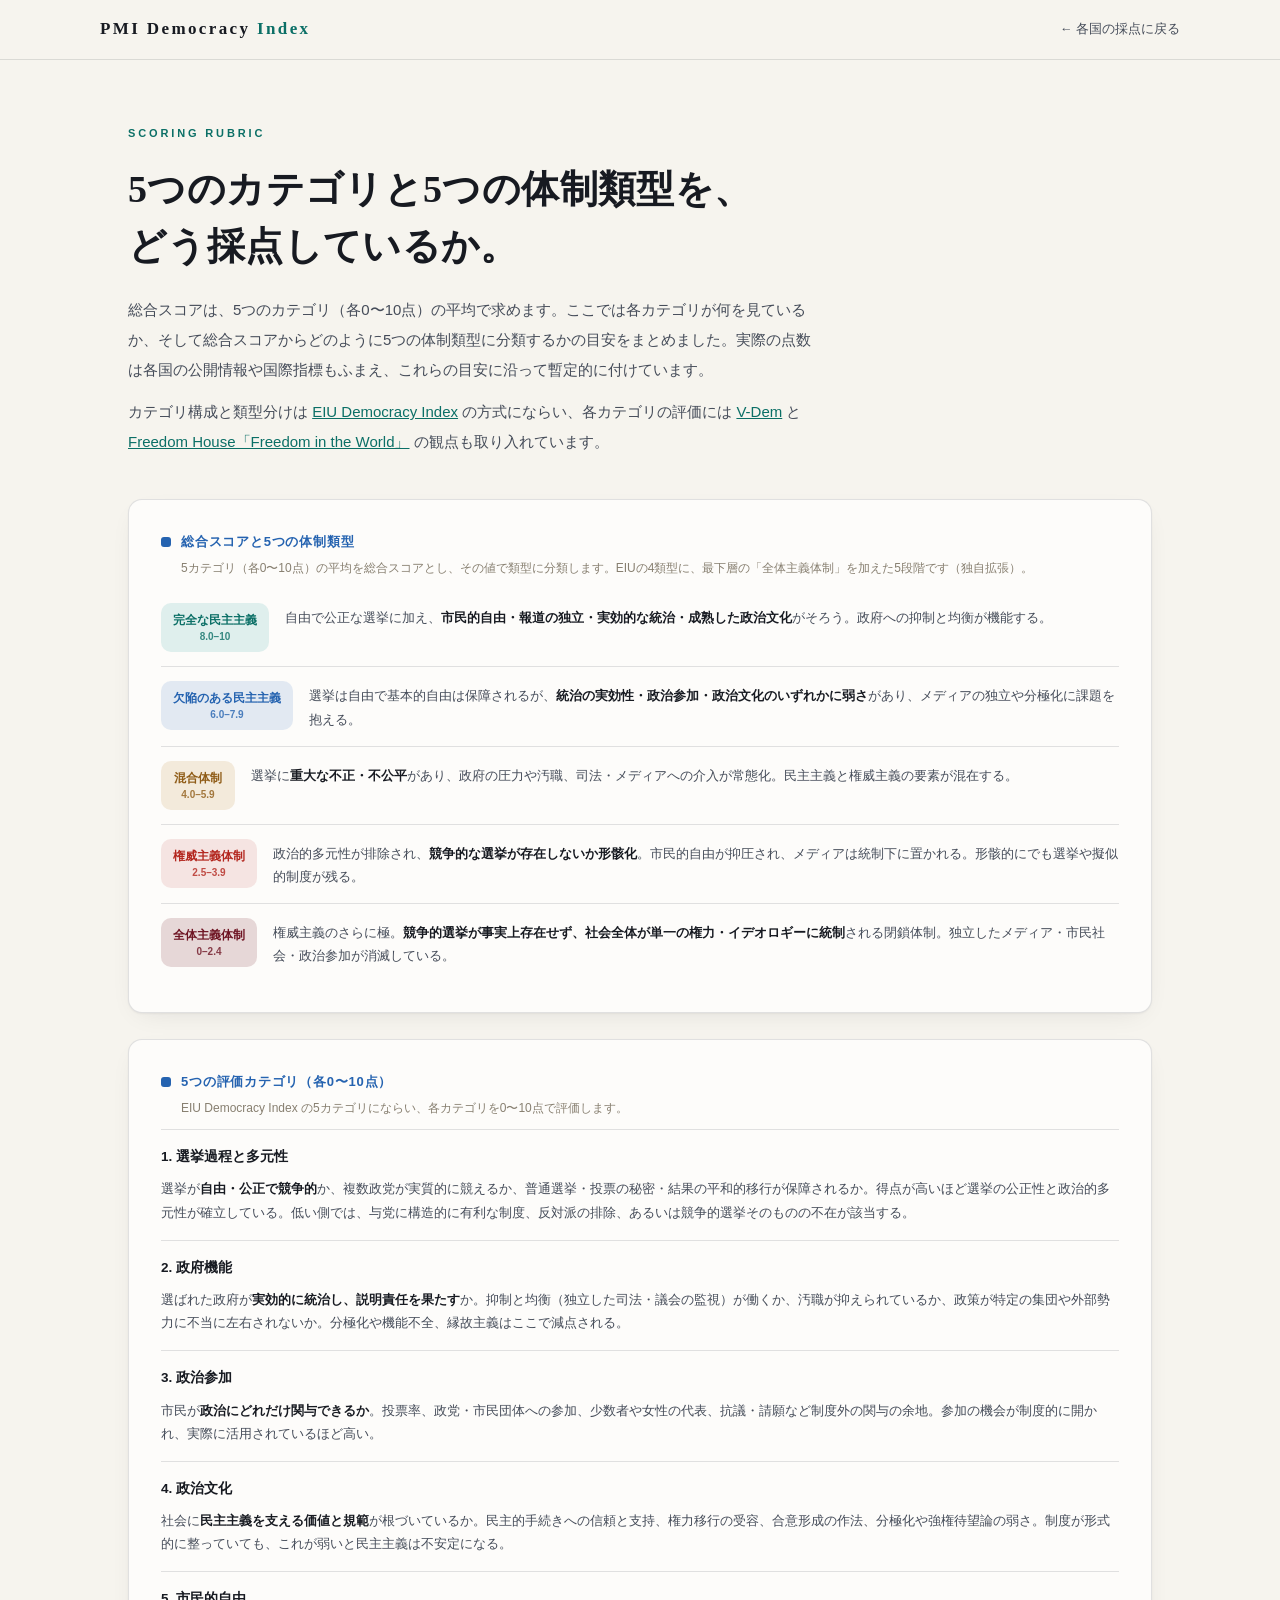
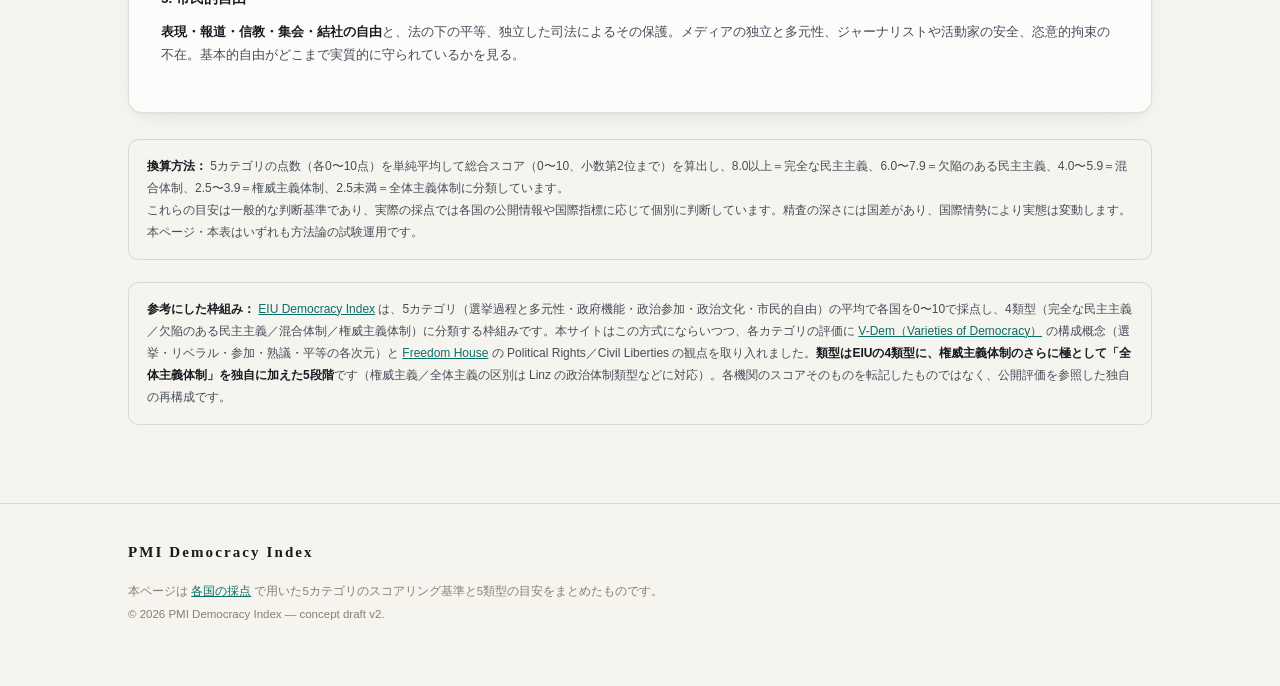
==== commit 1e69f169: "体制類型に「全体主義体制」を追加し5段階化 権威主義体制のさらに下に「全体主義体制」（総合スコア2.5未満）を新設。 EIUの4類型を独自拡張した5段階に変更。  - しきい値: 2.5未満=全体主義" ====
--- a/criteria.html
+++ b/criteria.html
@@ -18,8 +18,8 @@
 <div class="intro">
   <div class="wrap">
     <div class="eyebrow">Scoring Rubric</div>
-    <h1>5つのカテゴリと4つの体制類型を、<br>どう採点しているか。</h1>
-    <p class="lede sans">総合スコアは、5つのカテゴリ（各0〜10点）の平均で求めます。ここでは各カテゴリが何を見ているか、そして総合スコアからどのように4つの体制類型に分類するかの目安をまとめました。実際の点数は各国の公開情報や国際指標もふまえ、これらの目安に沿って暫定的に付けています。</p>
+    <h1>5つのカテゴリと5つの体制類型を、<br>どう採点しているか。</h1>
+    <p class="lede sans">総合スコアは、5つのカテゴリ（各0〜10点）の平均で求めます。ここでは各カテゴリが何を見ているか、そして総合スコアからどのように5つの体制類型に分類するかの目安をまとめました。実際の点数は各国の公開情報や国際指標もふまえ、これらの目安に沿って暫定的に付けています。</p>
     <p class="lede sans" style="margin-top:12px">カテゴリ構成と類型分けは <a href="https://www.eiu.com/n/campaigns/democracy-index-2024/" target="_blank" rel="noopener">EIU Democracy Index</a> の方式にならい、各カテゴリの評価には <a href="https://v-dem.net/" target="_blank" rel="noopener">V-Dem</a> と <a href="https://freedomhouse.org/report/freedom-world" target="_blank" rel="noopener">Freedom House「Freedom in the World」</a> の観点も取り入れています。</p>
   </div>
 </div>
@@ -28,8 +28,8 @@
   <div class="wrap">
 
     <div class="rubric-card">
-      <div class="axis-h q">総合スコアと4つの体制類型</div>
-      <div class="axis-conv sans">5カテゴリ（各0〜10点）の平均を総合スコアとし、その値で類型に分類します。</div>
+      <div class="axis-h q">総合スコアと5つの体制類型</div>
+      <div class="axis-conv sans">5カテゴリ（各0〜10点）の平均を総合スコアとし、その値で類型に分類します。EIUの4類型に、最下層の「全体主義体制」を加えた5段階です（独自拡張）。</div>
       <div class="regime-card">
         <div class="regime-chip r-full">完全な民主主義<small>8.0–10</small></div>
         <div class="regime-desc sans">自由で公正な選挙に加え、<b>市民的自由・報道の独立・実効的な統治・成熟した政治文化</b>がそろう。政府への抑制と均衡が機能する。</div>
@@ -43,8 +43,12 @@
         <div class="regime-desc sans">選挙に<b>重大な不正・不公平</b>があり、政府の圧力や汚職、司法・メディアへの介入が常態化。民主主義と権威主義の要素が混在する。</div>
       </div>
       <div class="regime-card">
-        <div class="regime-chip r-auth">権威主義体制<small>0–3.9</small></div>
-        <div class="regime-desc sans">政治的多元性が排除され、<b>競争的な選挙が存在しないか形骸化</b>。市民的自由が抑圧され、メディアは統制下に置かれる。</div>
+        <div class="regime-chip r-auth">権威主義体制<small>2.5–3.9</small></div>
+        <div class="regime-desc sans">政治的多元性が排除され、<b>競争的な選挙が存在しないか形骸化</b>。市民的自由が抑圧され、メディアは統制下に置かれる。形骸的にでも選挙や擬似的制度が残る。</div>
+      </div>
+      <div class="regime-card">
+        <div class="regime-chip r-total">全体主義体制<small>0–2.4</small></div>
+        <div class="regime-desc sans">権威主義のさらに極。<b>競争的選挙が事実上存在せず、社会全体が単一の権力・イデオロギーに統制</b>される閉鎖体制。独立したメディア・市民社会・政治参加が消滅している。</div>
       </div>
     </div>
 
@@ -75,12 +79,12 @@
     </div>
 
     <div class="note sans">
-      <b>換算方法：</b> 5カテゴリの点数（各0〜10点）を単純平均して総合スコア（0〜10、小数第2位まで）を算出し、8.0以上＝完全な民主主義、6.0〜7.9＝欠陥のある民主主義、4.0〜5.9＝混合体制、4.0未満＝権威主義体制に分類しています。<br>
+      <b>換算方法：</b> 5カテゴリの点数（各0〜10点）を単純平均して総合スコア（0〜10、小数第2位まで）を算出し、8.0以上＝完全な民主主義、6.0〜7.9＝欠陥のある民主主義、4.0〜5.9＝混合体制、2.5〜3.9＝権威主義体制、2.5未満＝全体主義体制に分類しています。<br>
       これらの目安は一般的な判断基準であり、実際の採点では各国の公開情報や国際指標に応じて個別に判断しています。精査の深さには国差があり、国際情勢により実態は変動します。本ページ・本表はいずれも方法論の試験運用です。
     </div>
 
     <div class="note sans">
-      <b>参考にした枠組み：</b> <a href="https://www.eiu.com/n/campaigns/democracy-index-2024/" target="_blank" rel="noopener">EIU Democracy Index</a> は、5カテゴリ（選挙過程と多元性・政府機能・政治参加・政治文化・市民的自由）の平均で各国を0〜10で採点し、4類型（完全な民主主義／欠陥のある民主主義／混合体制／権威主義体制）に分類する枠組みです。本サイトはこの方式にならいつつ、各カテゴリの評価に <a href="https://v-dem.net/" target="_blank" rel="noopener">V-Dem（Varieties of Democracy）</a> の構成概念（選挙・リベラル・参加・熟議・平等の各次元）と <a href="https://freedomhouse.org/report/freedom-world" target="_blank" rel="noopener">Freedom House</a> の Political Rights／Civil Liberties の観点を取り入れました。各機関のスコアそのものを転記したものではなく、公開評価を参照した独自の再構成です。
+      <b>参考にした枠組み：</b> <a href="https://www.eiu.com/n/campaigns/democracy-index-2024/" target="_blank" rel="noopener">EIU Democracy Index</a> は、5カテゴリ（選挙過程と多元性・政府機能・政治参加・政治文化・市民的自由）の平均で各国を0〜10で採点し、4類型（完全な民主主義／欠陥のある民主主義／混合体制／権威主義体制）に分類する枠組みです。本サイトはこの方式にならいつつ、各カテゴリの評価に <a href="https://v-dem.net/" target="_blank" rel="noopener">V-Dem（Varieties of Democracy）</a> の構成概念（選挙・リベラル・参加・熟議・平等の各次元）と <a href="https://freedomhouse.org/report/freedom-world" target="_blank" rel="noopener">Freedom House</a> の Political Rights／Civil Liberties の観点を取り入れました。<b>類型はEIUの4類型に、権威主義体制のさらに極として「全体主義体制」を独自に加えた5段階</b>です（権威主義／全体主義の区別は Linz の政治体制類型などに対応）。各機関のスコアそのものを転記したものではなく、公開評価を参照した独自の再構成です。
     </div>
 
   </div>
@@ -90,7 +94,7 @@
   <div class="wrap">
     <a class="f-brand" href="index.html">PMI Democracy Index</a>
     <p class="fnote sans">
-      本ページは <a href="index.html">各国の採点</a> で用いた5カテゴリのスコアリング基準と4類型の目安をまとめたものです。<br>
+      本ページは <a href="index.html">各国の採点</a> で用いた5カテゴリのスコアリング基準と5類型の目安をまとめたものです。<br>
       © 2026 PMI Democracy Index — concept draft v2.
     </p>
   </div>
--- a/style.css
+++ b/style.css
@@ -21,11 +21,12 @@
   --qual:#a8470e;          /* 定性 marks + text */
   --qual-text:#a8470e;
   --qual-soft:rgba(168,71,14,.10);
-  /* four regime types (EIU-style) */
+  /* five regime types (EIU 4-type + 全体主義体制 extension) */
   --full:#0d9488;    --full-text:#0b6f66;   --full-soft:rgba(13,148,136,.12);
   --flawed:#2563b0;  --flawed-text:#2563b0; --flawed-soft:rgba(37,99,176,.12);
   --hybrid:#b7791f;  --hybrid-text:#8f5c17; --hybrid-soft:rgba(183,121,31,.14);
   --auth:#b3261e;    --auth-text:#b3261e;   --auth-soft:rgba(179,38,30,.11);
+  --total:#6e1423;   --total-text:#6e1423;  --total-soft:rgba(110,20,35,.16);
   --track:#e9e5d9;
   --shadow:0 1px 2px rgba(23,26,33,.05),0 8px 28px -12px rgba(23,26,33,.12);
   --serif:"Hiragino Mincho ProN","Yu Mincho","Noto Serif JP",serif;
@@ -53,6 +54,7 @@
     --flawed:#3987e5;  --flawed-text:#74a9ea; --flawed-soft:rgba(57,135,229,.18);
     --hybrid:#d6a044;  --hybrid-text:#e0b45f; --hybrid-soft:rgba(214,160,68,.18);
     --auth:#e5645a;    --auth-text:#f08a82;   --auth-soft:rgba(229,100,90,.18);
+    --total:#c25563;   --total-text:#e6a0a8;  --total-soft:rgba(194,85,99,.22);
     --track:#262b35;
     --shadow:0 1px 2px rgba(0,0,0,.4),0 10px 32px -12px rgba(0,0,0,.5);
   }
@@ -491,3 +493,14 @@
 .regime-chip.r-auth{color:var(--auth-text);background:var(--auth-soft)}
 .regime-desc{font-family:var(--sans);font-size:12.5px;color:var(--ink-2);line-height:1.85;padding-top:4px}
 .regime-desc b{color:var(--ink)}
+
+/* ── fifth regime type: 全体主義体制 (totalitarian) — extends EIU 4-type ── */
+.lg.r-total .sw{background:var(--total)}
+.band.r-total{background:var(--total-soft)}
+.band.r-total .band-lb{color:var(--total-text)}
+.sdot.r-total .pt{background:var(--total);box-shadow:0 0 0 1.5px var(--total)}
+.meter-fill.r-total{background:var(--total)}
+.rank-badge.r-total{color:var(--total-text);background:var(--total-soft)}
+.detail-lead.r-total .big{color:var(--total-text)}
+.tip.r-total .t-score b,.tip.r-total .rg{color:var(--total-text)}
+.regime-chip.r-total{color:var(--total-text);background:var(--total-soft)}
